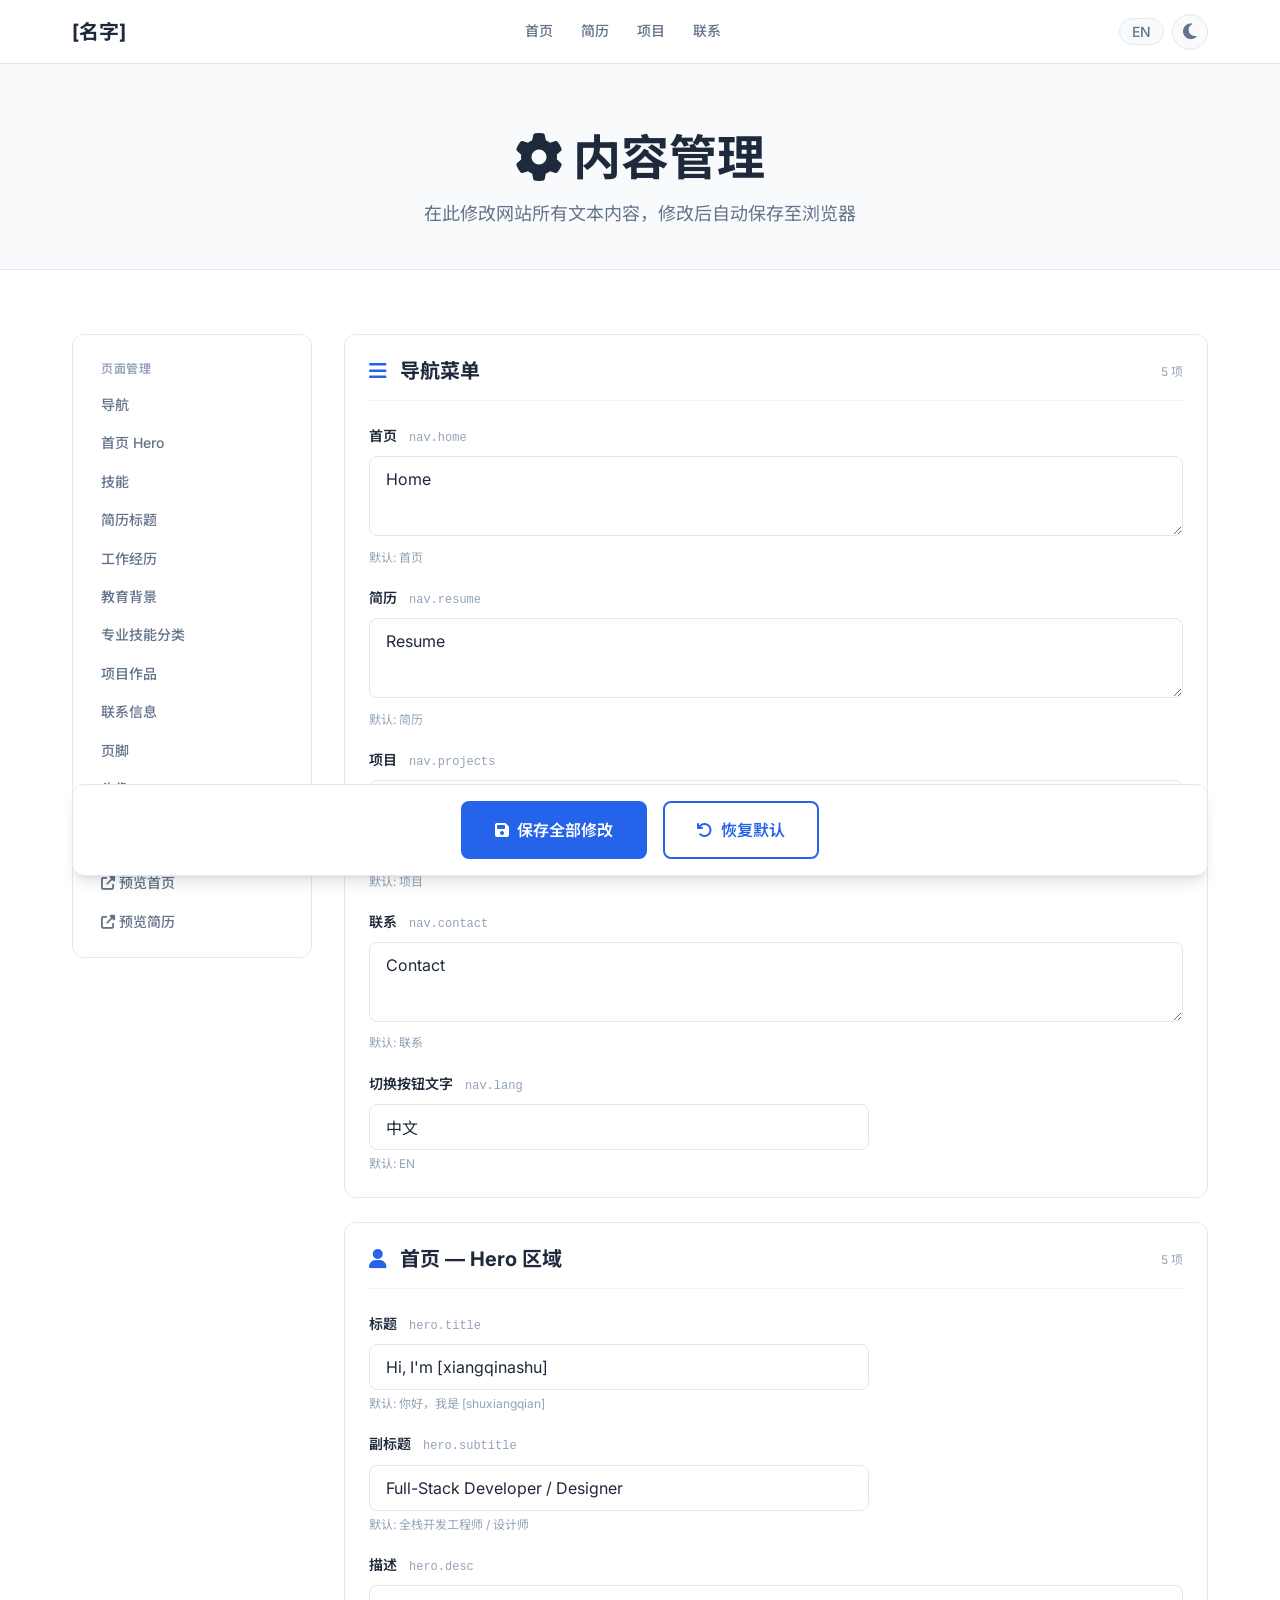
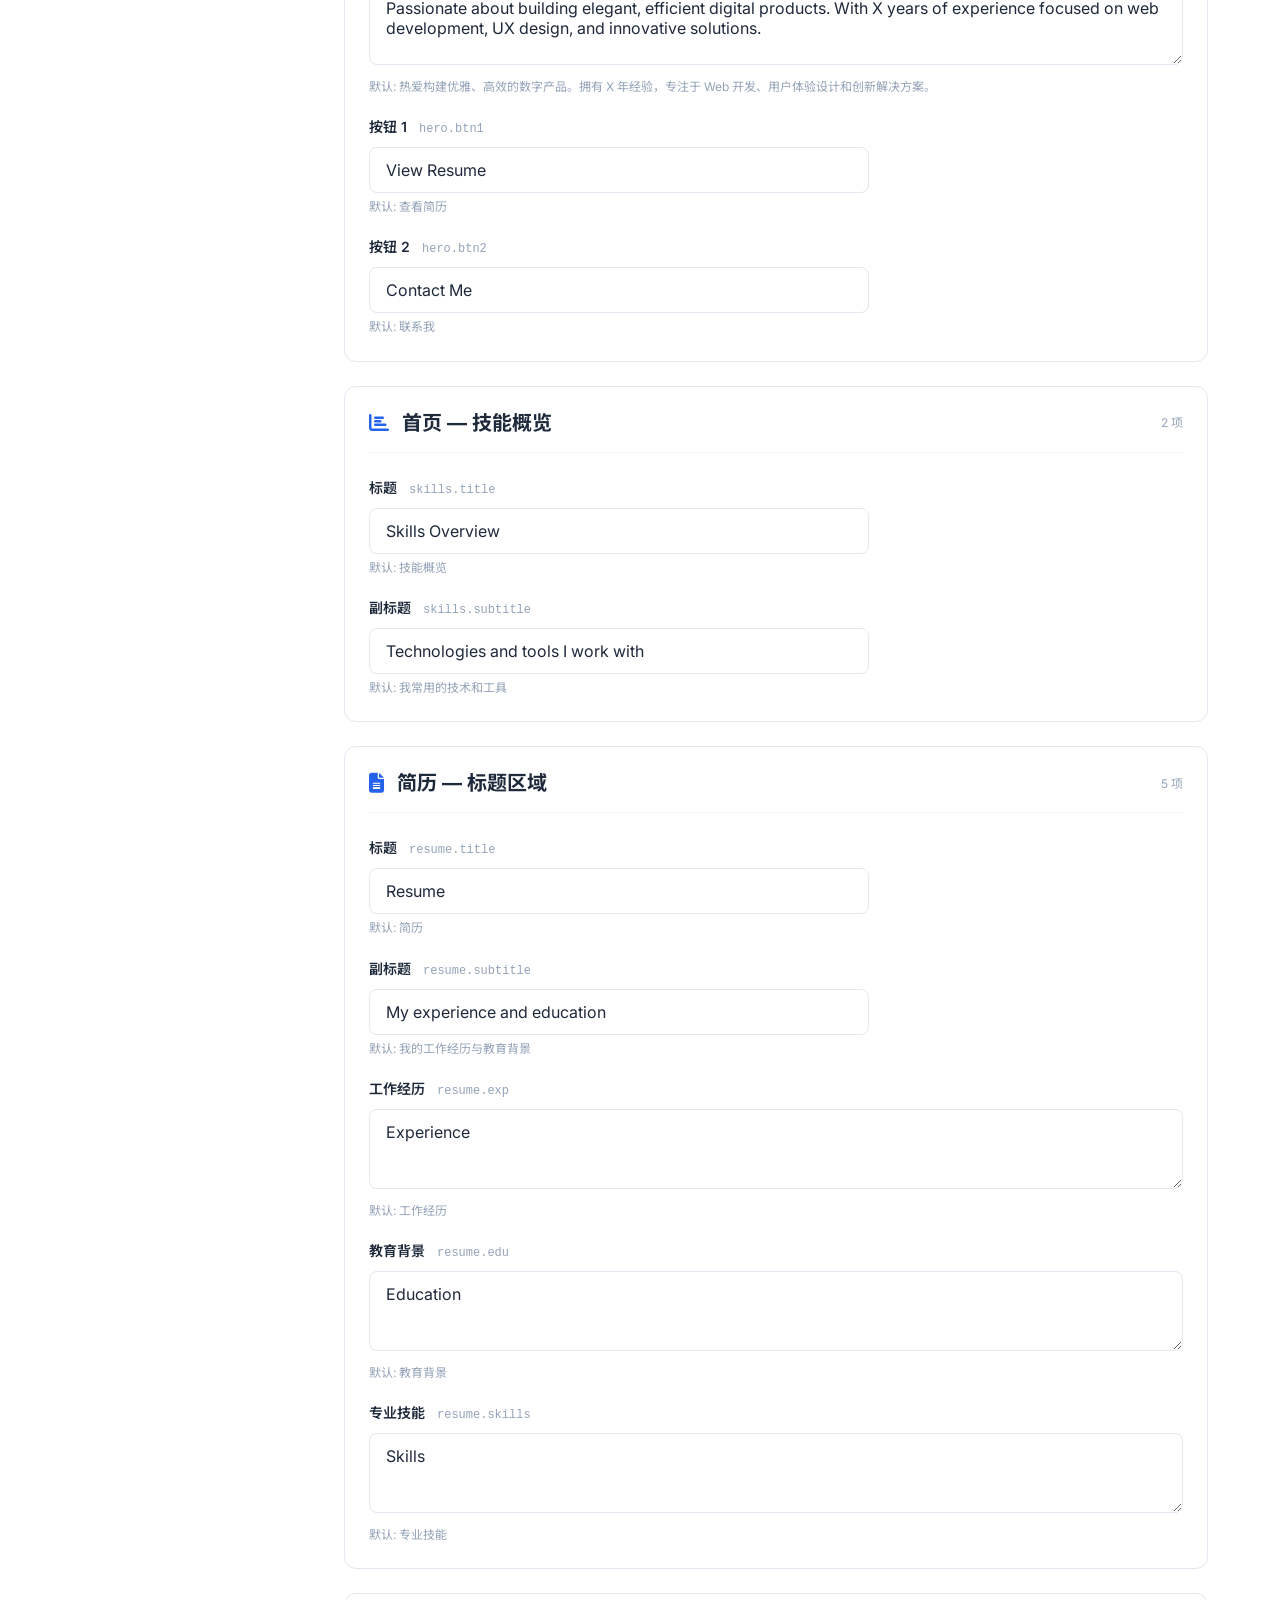
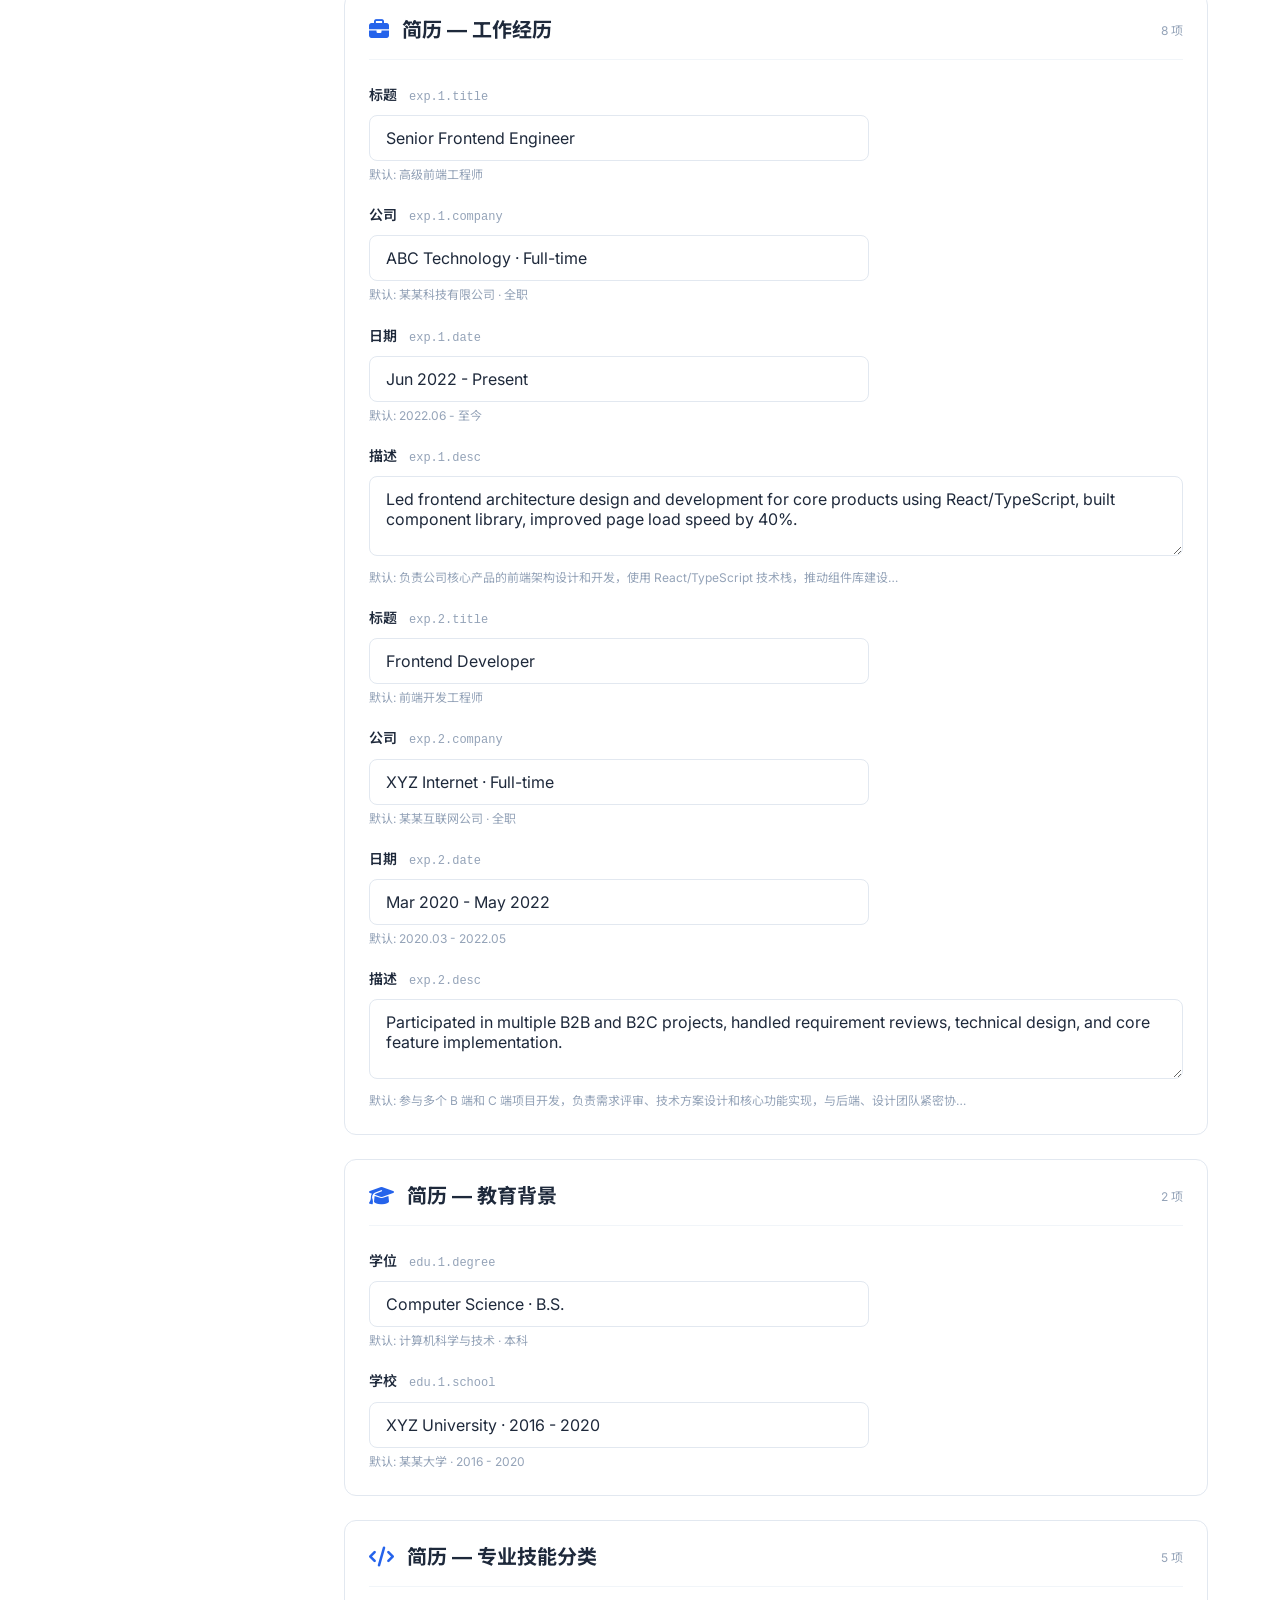
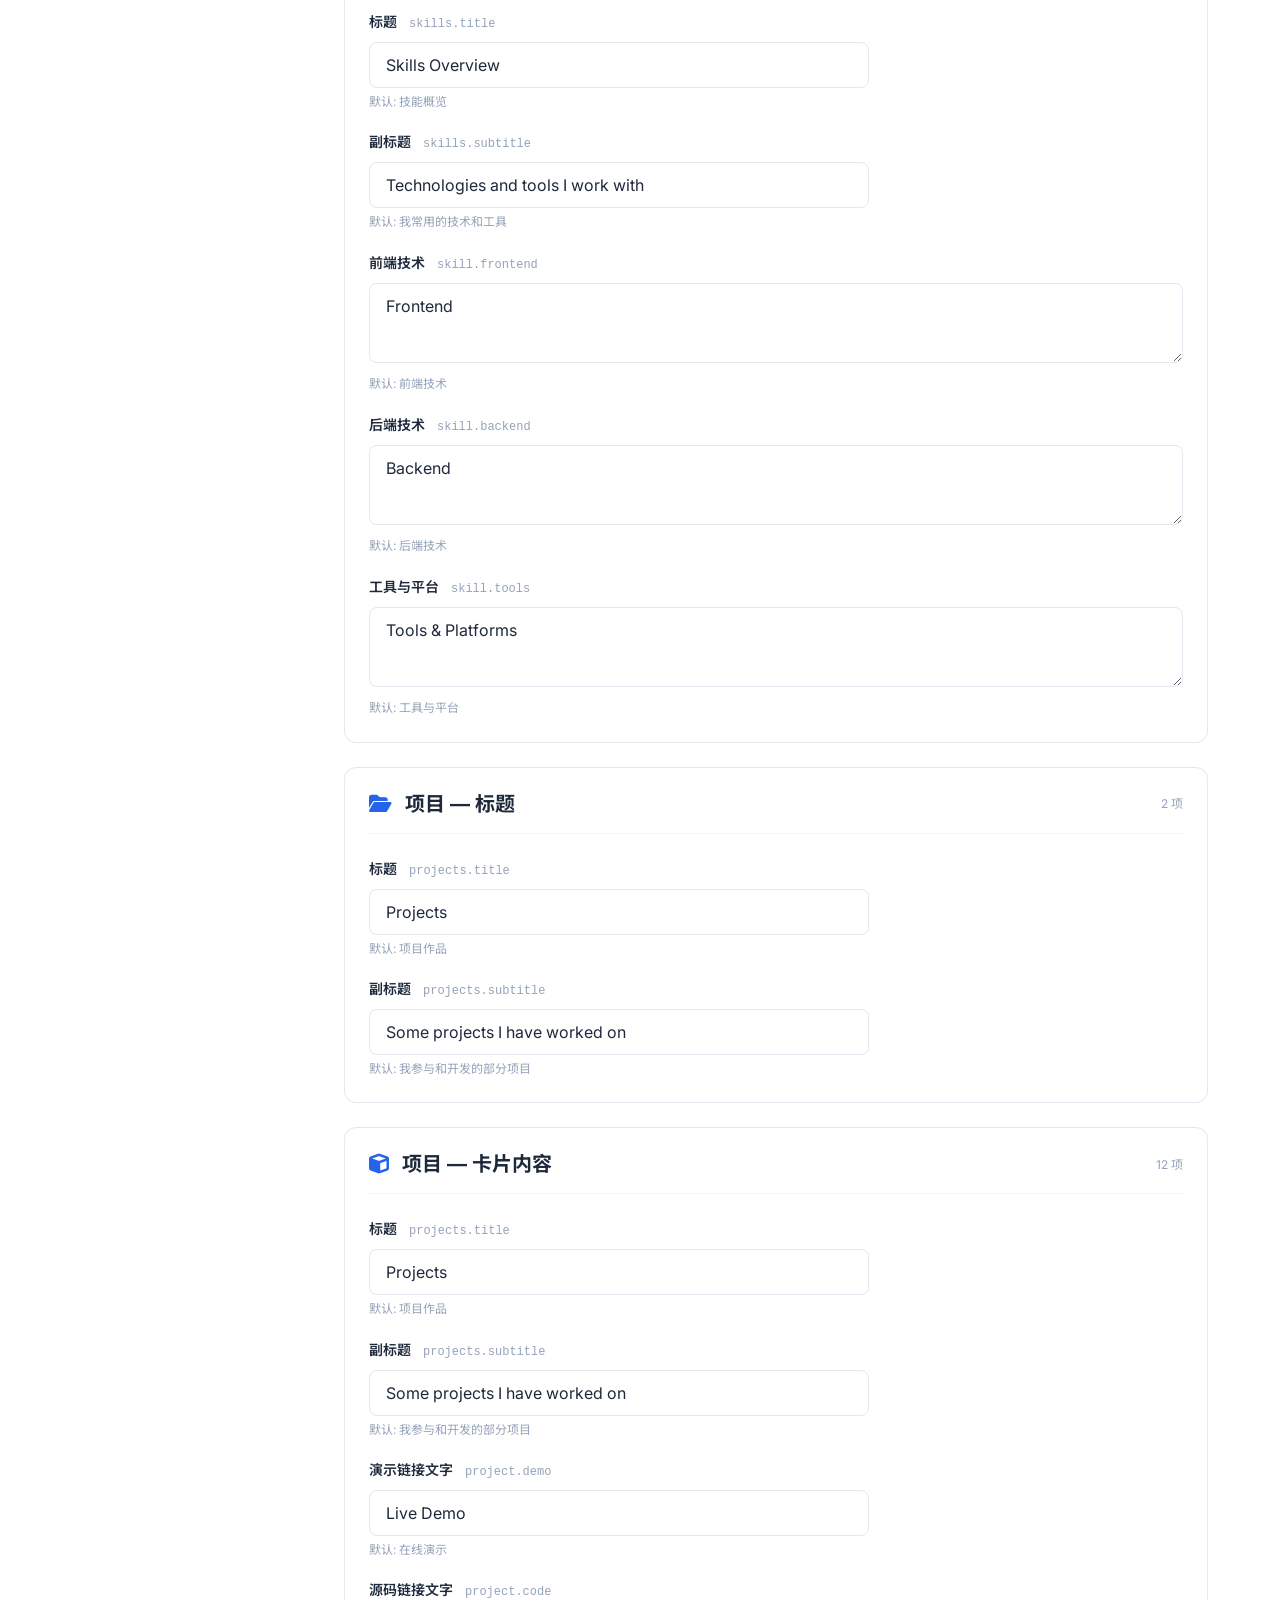
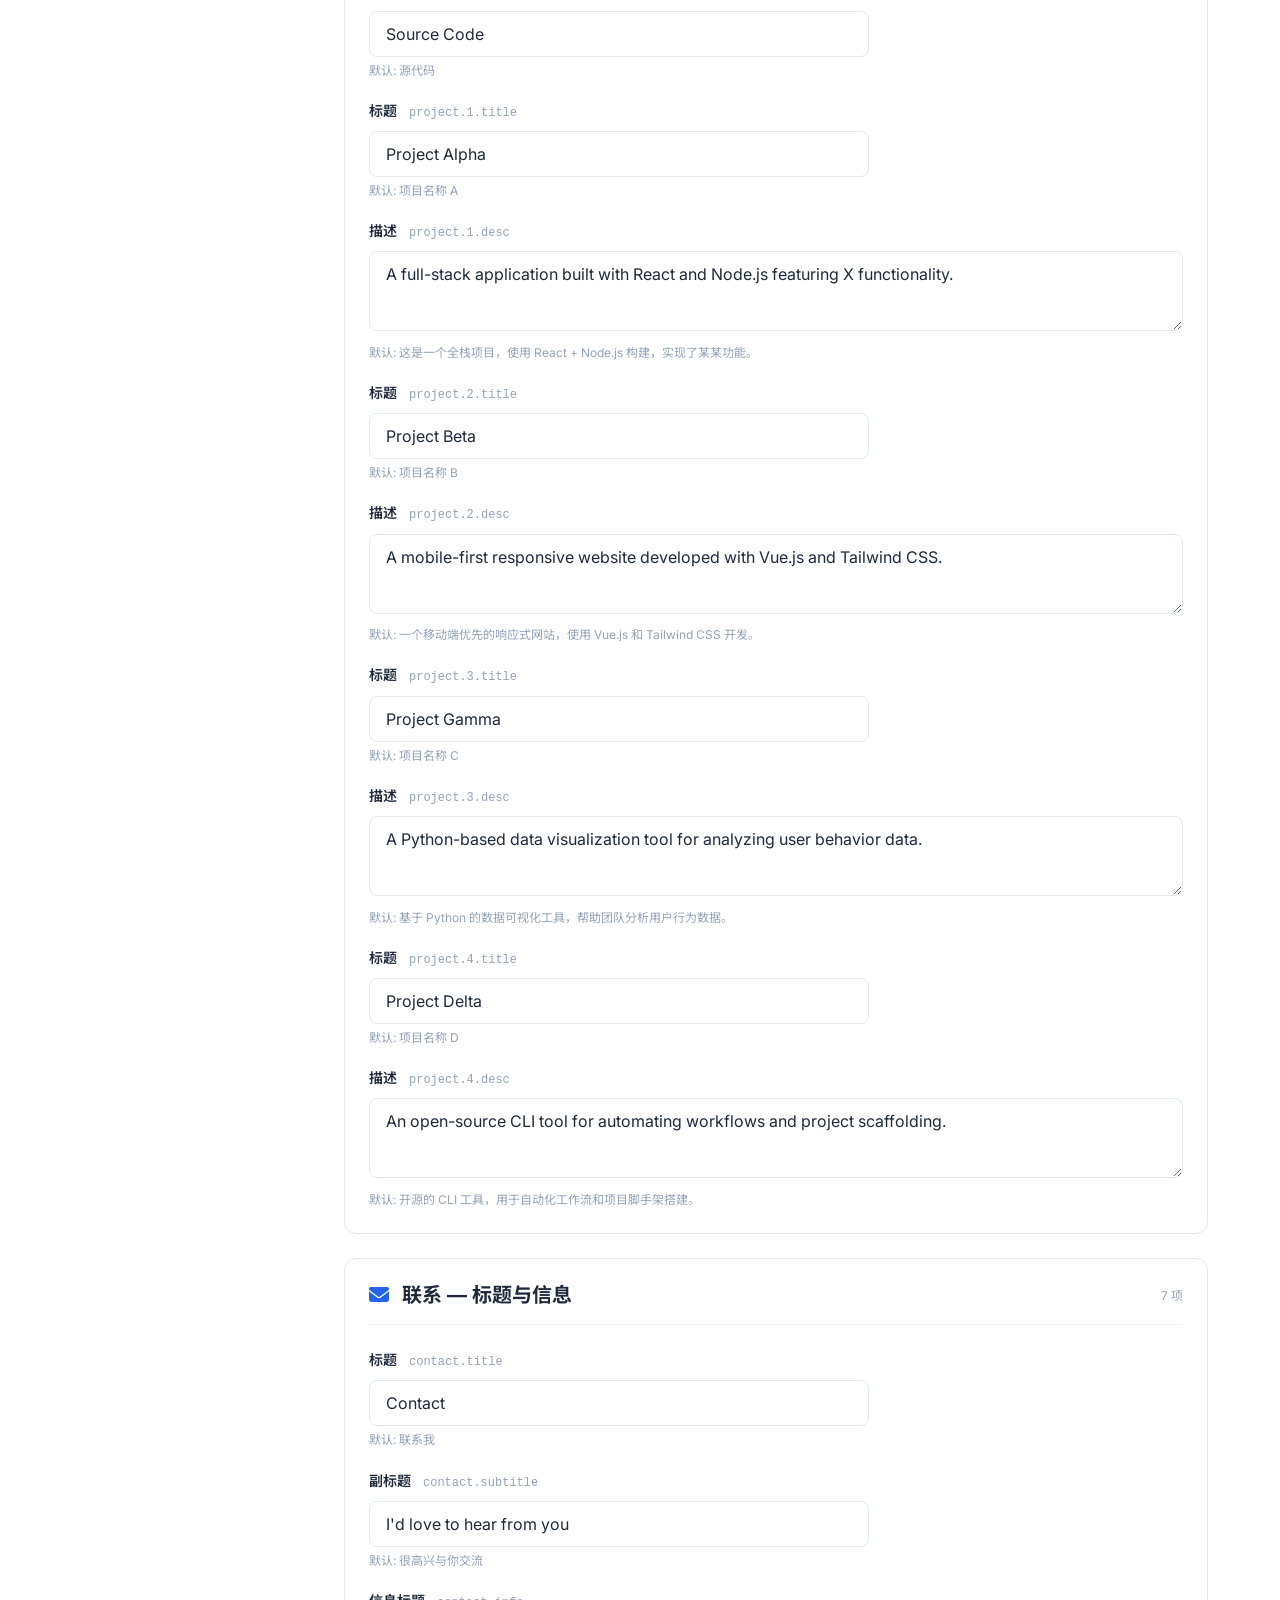
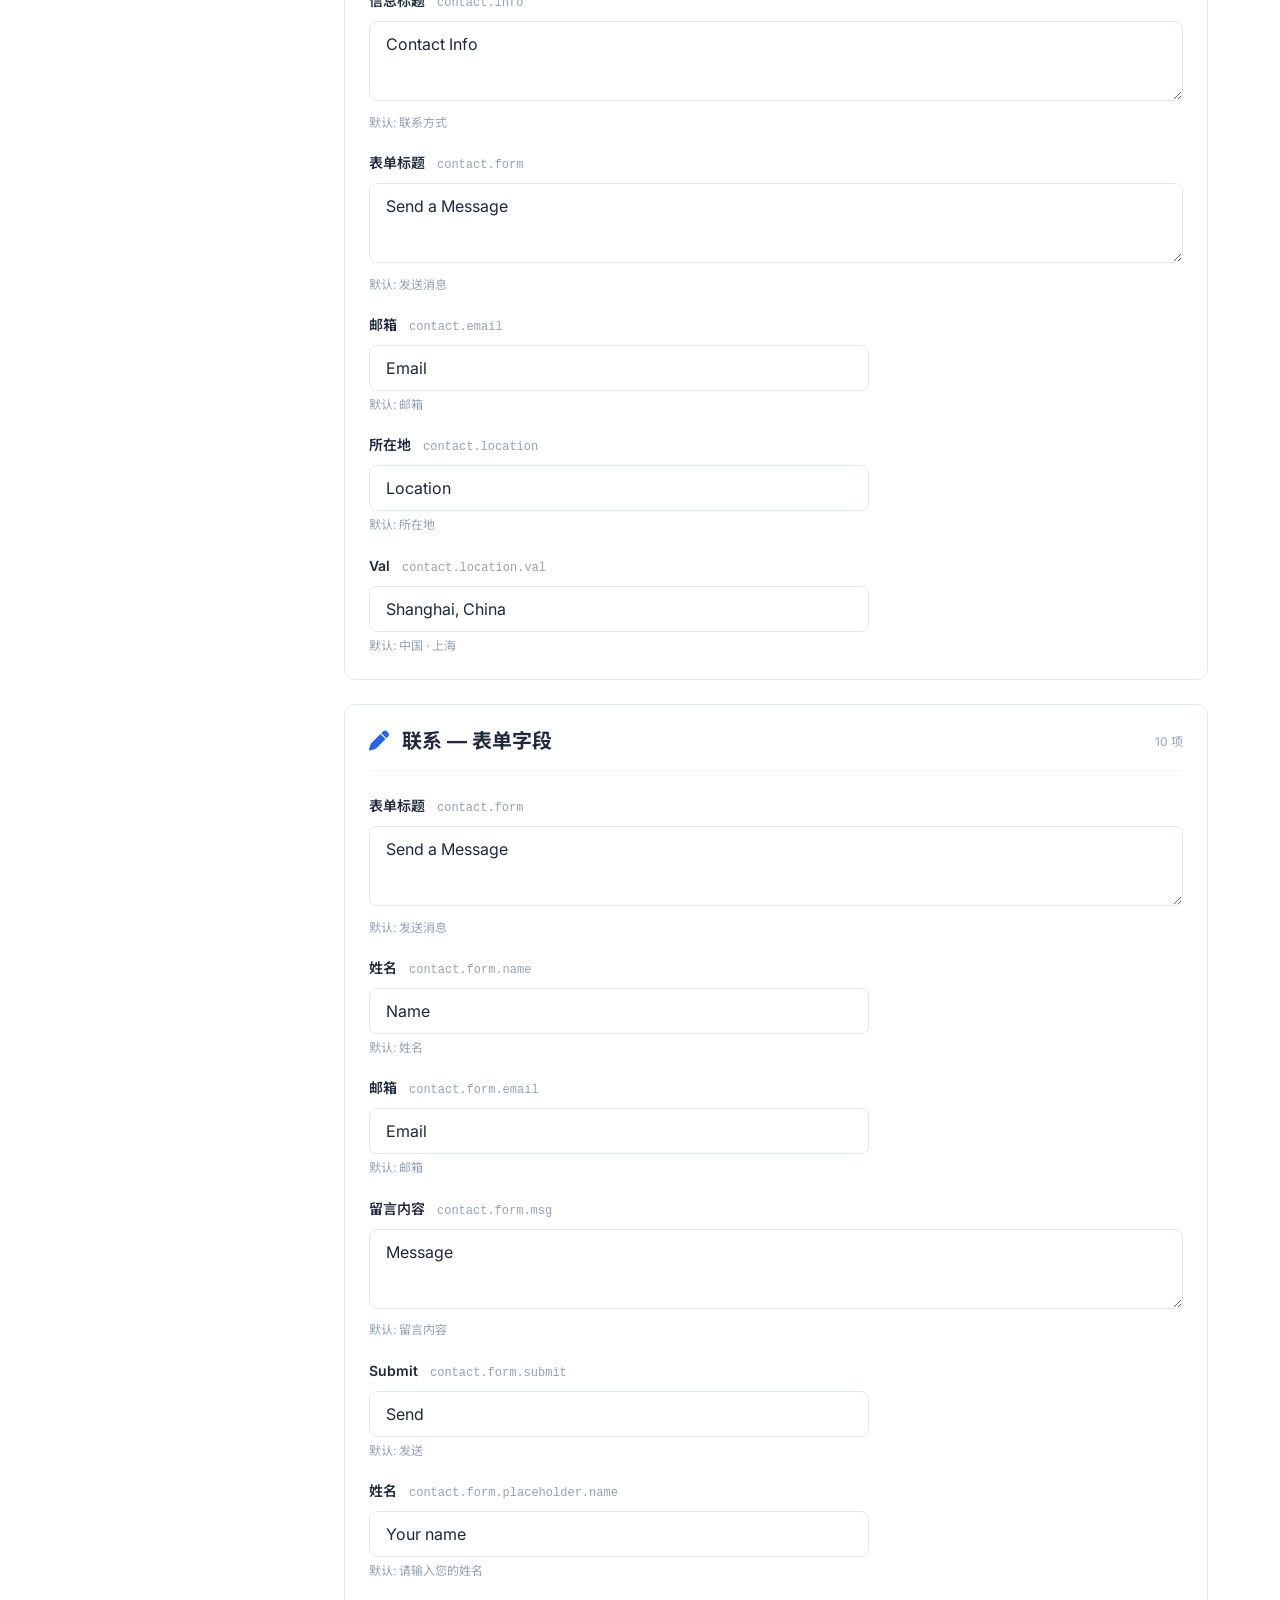
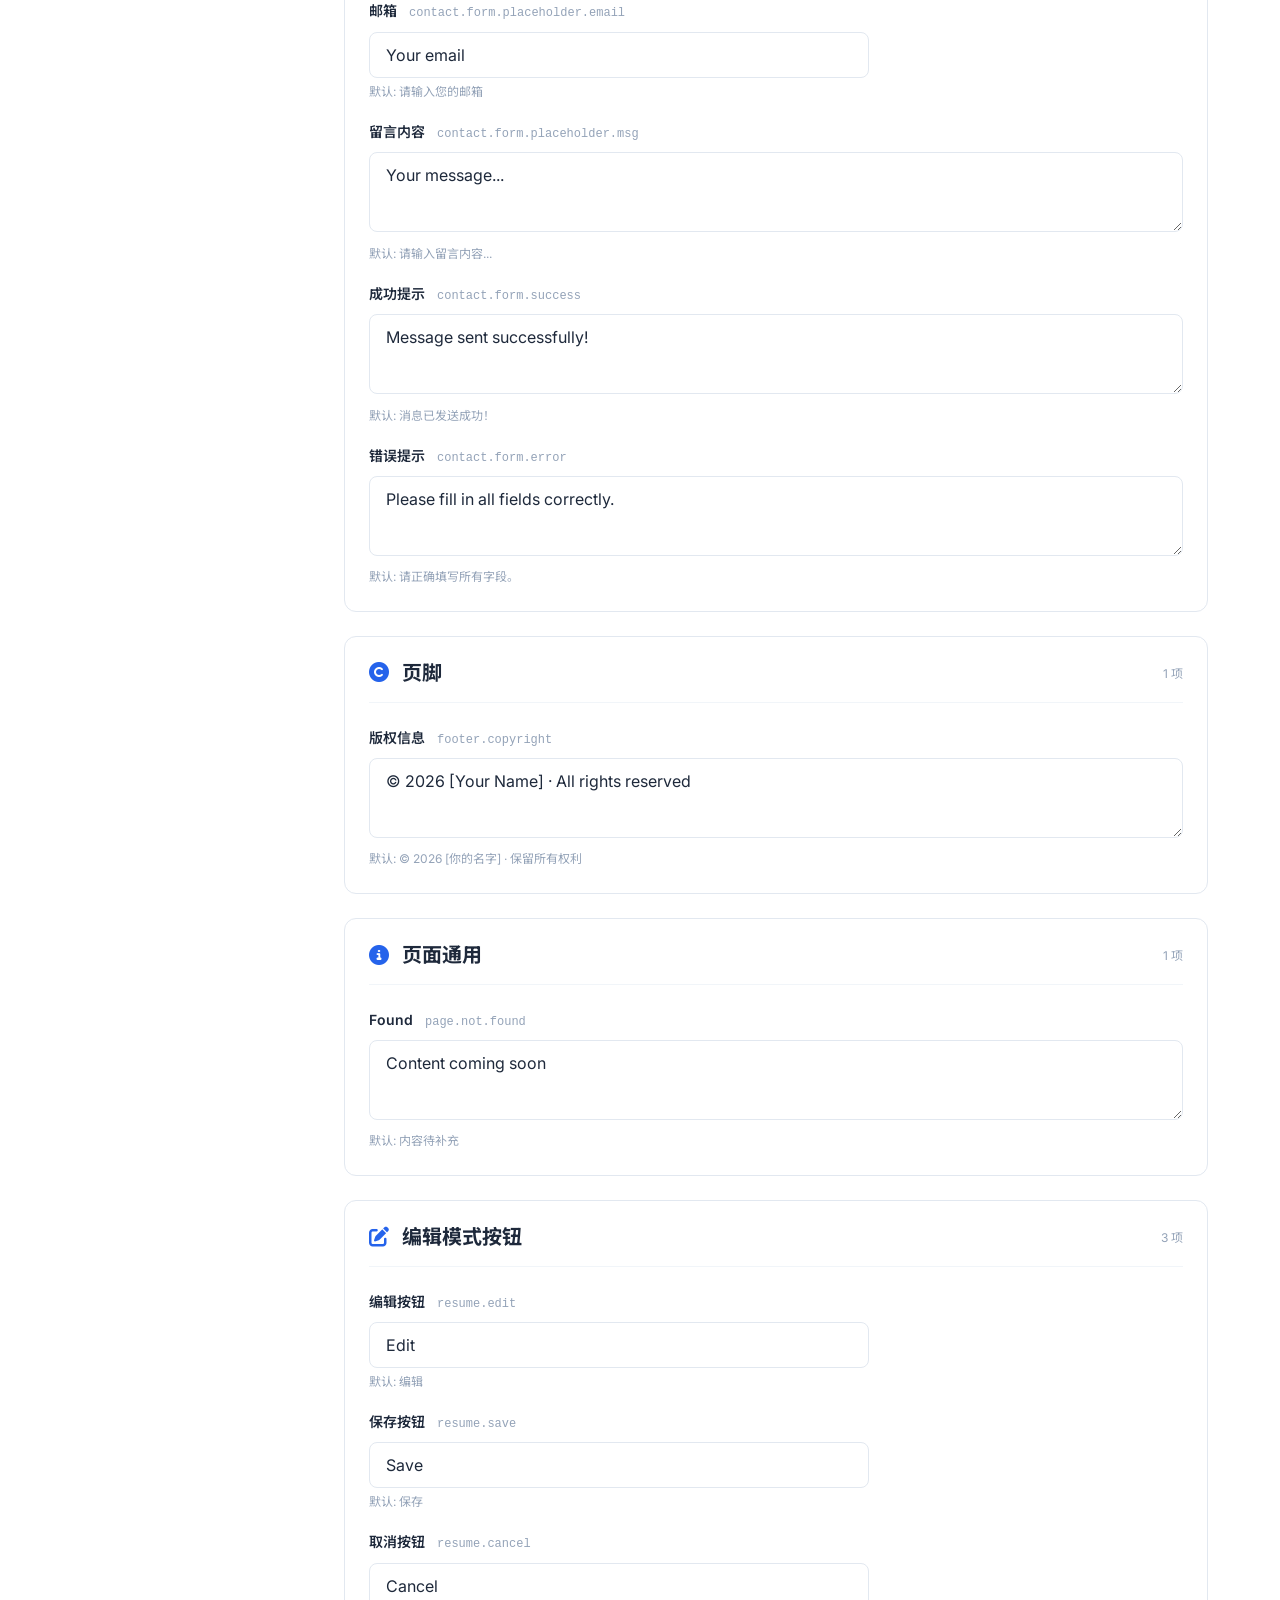
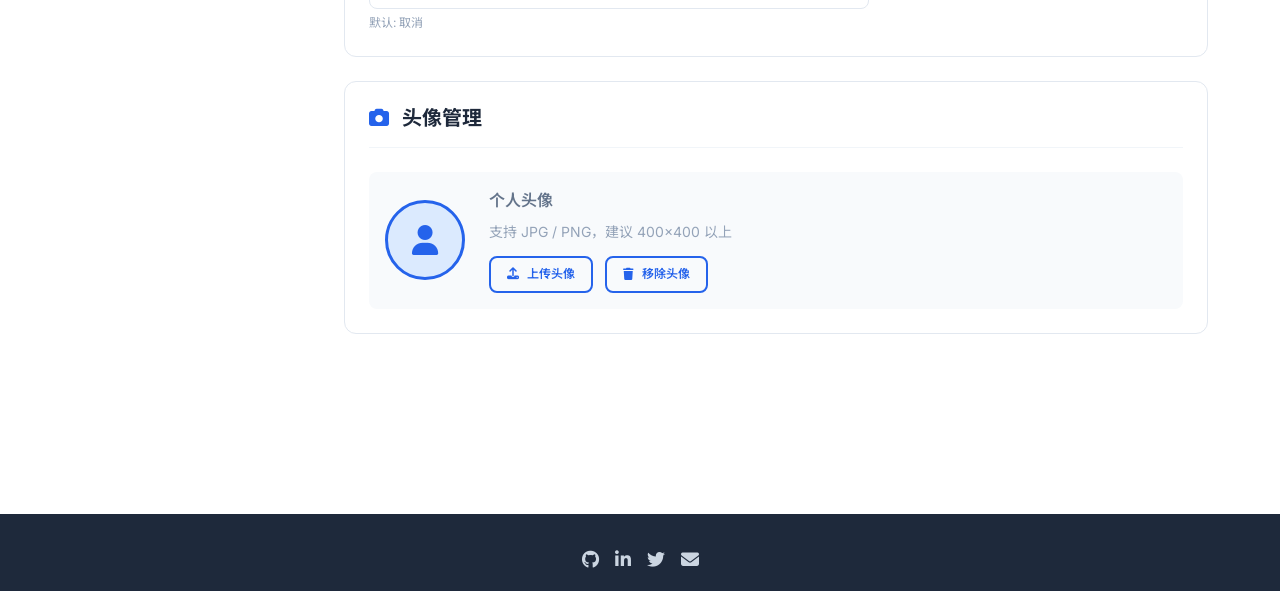
==== admin.html @ c5267d51 "重构：数据与代码分离，新增管理后台和在线编辑功能 - data/content.js — 纯数据文件，所有文本与 JS 逻辑分离 - js/i18n.js — 重构为 I18NManager Clas" ====
<!DOCTYPE html>
<html lang="zh-CN">
<head>
  <meta charset="UTF-8">
  <meta name="viewport" content="width=device-width, initial-scale=1.0">
  <meta name="description" content="内容管理 - 个人简历网站">
  <title>内容管理 · 简历后台</title>
  <link rel="icon" href="assets/images/favicon.ico" type="image/x-icon">
  <link rel="stylesheet" href="https://cdnjs.cloudflare.com/ajax/libs/font-awesome/6.5.0/css/all.min.css">
  <link rel="stylesheet" href="https://fonts.googleapis.com/css2?family=Inter:wght@400;500;600;700&family=Noto+Sans+SC:wght@400;500;700&display=swap">
  <link rel="stylesheet" href="css/style.css">
  <style>
    /* --- 管理后台专用样式 --- */
    .admin-layout {
      display: grid;
      grid-template-columns: 240px 1fr;
      gap: var(--space-8);
      align-items: start;
    }

    .admin-sidebar {
      position: sticky;
      top: calc(var(--nav-height) + var(--space-6));
      background: var(--color-bg-card);
      border: 1px solid var(--color-border);
      border-radius: var(--radius-lg);
      padding: var(--space-4);
    }

    .admin-sidebar a {
      display: block;
      padding: var(--space-2) var(--space-3);
      border-radius: var(--radius-sm);
      font-size: var(--text-sm);
      font-weight: 500;
      color: var(--color-text-secondary);
      text-decoration: none;
      transition: all var(--transition-fast);
    }

    .admin-sidebar a:hover,
    .admin-sidebar a.active {
      color: var(--color-primary);
      background-color: var(--color-primary-light);
    }

    .admin-sidebar-title {
      font-size: var(--text-xs);
      font-weight: 600;
      text-transform: uppercase;
      letter-spacing: 0.05em;
      color: var(--color-text-muted);
      padding: var(--space-2) var(--space-3);
      margin-top: var(--space-2);
    }

    .admin-sidebar-title:first-child {
      margin-top: 0;
    }

    .admin-section {
      background: var(--color-bg-card);
      border: 1px solid var(--color-border);
      border-radius: var(--radius-lg);
      padding: var(--space-6);
      margin-bottom: var(--space-6);
      scroll-margin-top: calc(var(--nav-height) + var(--space-6));
    }

    .admin-section-header {
      display: flex;
      align-items: center;
      justify-content: space-between;
      margin-bottom: var(--space-6);
      padding-bottom: var(--space-4);
      border-bottom: 1px solid var(--color-border-light);
    }

    .admin-section-header h2 {
      font-size: var(--text-xl);
      margin: 0;
    }

    .admin-section-header h2 i {
      color: var(--color-primary);
      margin-right: var(--space-2);
    }

    .admin-field {
      margin-bottom: var(--space-5);
    }

    .admin-field:last-child {
      margin-bottom: 0;
    }

    .admin-field label {
      display: block;
      font-size: var(--text-sm);
      font-weight: 600;
      margin-bottom: var(--space-2);
      color: var(--color-text);
    }

    .admin-field .field-key {
      font-size: var(--text-xs);
      font-weight: 400;
      color: var(--color-text-muted);
      font-family: var(--font-mono);
      margin-left: var(--space-2);
    }

    .admin-field .field-desc {
      font-size: var(--text-xs);
      color: var(--color-text-muted);
      margin-top: var(--space-1);
    }

    .admin-field input[type="text"],
    .admin-field textarea {
      width: 100%;
      padding: var(--space-3) var(--space-4);
      border: 1px solid var(--color-border);
      border-radius: var(--radius-md);
      font-size: var(--text-base);
      font-family: inherit;
      background-color: var(--color-bg);
      color: var(--color-text);
      transition: border-color var(--transition-fast);
      outline: none;
    }

    .admin-field input[type="text"]:focus,
    .admin-field textarea:focus {
      border-color: var(--color-primary);
      box-shadow: 0 0 0 3px var(--color-primary-light);
    }

    .admin-field textarea {
      min-height: 80px;
      resize: vertical;
    }

    .admin-field input[type="text"] {
      max-width: 500px;
    }

    .admin-actions {
      position: sticky;
      bottom: var(--space-6);
      display: flex;
      justify-content: center;
      gap: var(--space-4);
      padding: var(--space-4);
      background: var(--color-bg-card);
      border: 1px solid var(--color-border);
      border-radius: var(--radius-lg);
      box-shadow: var(--shadow-lg);
      z-index: 10;
    }

    .admin-actions .btn {
      min-width: 140px;
    }

    /* 头像管理 */
    .admin-avatar-section {
      display: flex;
      align-items: center;
      gap: var(--space-6);
      padding: var(--space-4);
      background: var(--color-bg-alt);
      border-radius: var(--radius-md);
    }

    .admin-avatar-preview {
      width: 80px;
      height: 80px;
      border-radius: 50%;
      background-color: var(--color-primary-light);
      display: flex;
      align-items: center;
      justify-content: center;
      font-size: var(--text-3xl);
      color: var(--color-primary);
      overflow: hidden;
      flex-shrink: 0;
      border: 3px solid var(--color-primary);
    }

    .admin-avatar-preview img {
      width: 100%;
      height: 100%;
      object-fit: cover;
    }

    .admin-toast {
      position: fixed;
      bottom: var(--space-24);
      left: 50%;
      transform: translateX(-50%) translateY(100px);
      background: var(--color-text);
      color: var(--color-bg);
      padding: var(--space-3) var(--space-6);
      border-radius: var(--radius-md);
      font-size: var(--text-sm);
      font-weight: 500;
      z-index: 9999;
      opacity: 0;
      transition: all 0.3s ease;
      pointer-events: none;
      box-shadow: var(--shadow-lg);
    }

    .admin-toast.show {
      opacity: 1;
      transform: translateX(-50%) translateY(0);
    }

    .admin-toast.error {
      background: var(--color-error);
      color: #fff;
    }

    @media (max-width: 767px) {
      .admin-layout {
        grid-template-columns: 1fr;
      }
      .admin-sidebar {
        display: none;
      }
      .admin-actions {
        flex-direction: column;
        align-items: stretch;
      }
      .admin-actions .btn {
        min-width: auto;
      }
    }
  </style>
</head>
<body>
  <!-- 导航栏 -->
  <header class="navbar">
    <div class="container">
      <a href="index.html" class="navbar-brand">[名字]</a>
      <nav class="navbar-menu">
        <a href="index.html" class="navbar-link" data-i18n="nav.home">首页</a>
        <a href="resume.html" class="navbar-link" data-i18n="nav.resume">简历</a>
        <a href="projects.html" class="navbar-link" data-i18n="nav.projects">项目</a>
        <a href="contact.html" class="navbar-link" data-i18n="nav.contact">联系</a>
      </nav>
      <div class="navbar-actions">
        <button class="lang-btn" aria-label="Switch language">EN</button>
        <button class="theme-toggle" aria-label="Toggle dark mode">
          <i class="fas fa-moon"></i>
        </button>
        <button class="hamburger" aria-label="Toggle menu">
          <span></span><span></span><span></span>
        </button>
      </div>
    </div>
  </header>

  <!-- 主内容 -->
  <main class="main-content">
    <section class="page-header">
      <div class="container">
        <h1><i class="fas fa-cog"></i> 内容管理</h1>
        <p>在此修改网站所有文本内容，修改后自动保存至浏览器</p>
      </div>
    </section>

    <section class="section">
      <div class="container">
        <div class="admin-layout">
          <!-- 侧边导航 -->
          <aside class="admin-sidebar" id="adminSidebar">
            <div class="admin-sidebar-title">页面管理</div>
            <a href="#sec-nav">导航</a>
            <a href="#sec-hero">首页 Hero</a>
            <a href="#sec-skills">技能</a>
            <a href="#sec-resume">简历标题</a>
            <a href="#sec-experience">工作经历</a>
            <a href="#sec-education">教育背景</a>
            <a href="#sec-skillcats">专业技能分类</a>
            <a href="#sec-projects">项目作品</a>
            <a href="#sec-contact">联系信息</a>
            <a href="#sec-footer">页脚</a>
            <a href="#sec-avatar">头像</a>
            <div class="admin-sidebar-title" style="margin-top: var(--space-4); border-top: 1px solid var(--color-border); padding-top: var(--space-3);">操作</div>
            <a href="index.html" target="_blank"><i class="fas fa-external-link-alt"></i> 预览首页</a>
            <a href="resume.html" target="_blank"><i class="fas fa-external-link-alt"></i> 预览简历</a>
          </aside>

          <!-- 内容表单 -->
          <div class="admin-form" id="adminForm">
            <!-- 由 JS 动态渲染 -->
            <p style="text-align:center; color: var(--color-text-muted); padding: var(--space-12) 0;">
              <i class="fas fa-spinner fa-spin"></i> 加载中...
            </p>
          </div>
        </div>

        <!-- 底部操作栏 -->
        <div class="admin-actions">
          <button class="btn btn-primary btn-lg" id="adminSaveAll">
            <i class="fas fa-save"></i> 保存全部修改
          </button>
          <button class="btn btn-outline btn-lg" id="adminResetAll">
            <i class="fas fa-undo"></i> 恢复默认
          </button>
        </div>
      </div>
    </section>
  </main>

  <!-- Toast -->
  <div class="admin-toast" id="adminToast"></div>

  <!-- 页脚 -->
  <footer class="footer">
    <div class="container">
      <div class="footer-social">
        <a href="#" target="_blank" rel="noopener noreferrer" aria-label="GitHub"><i class="fab fa-github"></i></a>
        <a href="#" target="_blank" rel="noopener noreferrer" aria-label="LinkedIn"><i class="fab fa-linkedin-in"></i></a>
        <a href="#" target="_blank" rel="noopener noreferrer" aria-label="Twitter"><i class="fab fa-twitter"></i></a>
        <a href="mailto:your-email@example.com" aria-label="Email"><i class="fas fa-envelope"></i></a>
      </div>
      <p data-i18n="footer.copyright">© 2026 [你的名字] · 保留所有权利</p>
    </div>
  </footer>

  <script src="data/content.js"></script>
  <script src="js/i18n.js"></script>
  <script src="js/admin.js"></script>
</body>
</html>
---- css/style.css ----
/* ============================================
   个人简历网站 — 设计系统
   ============================================ */

/* --- CSS 自定义属性（设计令牌） --- */
:root {
  /* 颜色 - 明亮模式 */
  --color-primary: #2563eb;
  --color-primary-hover: #1d4ed8;
  --color-primary-light: #dbeafe;
  --color-primary-dark: #1e40af;

  --color-bg: #ffffff;
  --color-bg-alt: #f8fafc;
  --color-bg-card: #ffffff;
  --color-text: #1e293b;
  --color-text-secondary: #64748b;
  --color-text-muted: #94a3b8;
  --color-border: #e2e8f0;
  --color-border-light: #f1f5f9;

  --color-success: #22c55e;
  --color-warning: #f59e0b;
  --color-error: #ef4444;

  --color-nav-bg: rgba(255, 255, 255, 0.9);
  --color-footer-bg: #1e293b;
  --color-footer-text: #cbd5e1;

  /* 阴影 */
  --shadow-sm: 0 1px 2px rgba(0, 0, 0, 0.05);
  --shadow-md: 0 4px 6px -1px rgba(0, 0, 0, 0.1), 0 2px 4px -2px rgba(0, 0, 0, 0.1);
  --shadow-lg: 0 10px 15px -3px rgba(0, 0, 0, 0.1), 0 4px 6px -4px rgba(0, 0, 0, 0.1);
  --shadow-xl: 0 20px 25px -5px rgba(0, 0, 0, 0.1), 0 8px 10px -6px rgba(0, 0, 0, 0.1);

  /* 排版 */
  --font-sans: 'Inter', 'Noto Sans SC', -apple-system, BlinkMacSystemFont, 'Segoe UI', 'PingFang SC', 'Microsoft YaHei', sans-serif;
  --font-mono: 'JetBrains Mono', 'Fira Code', 'Consolas', monospace;

  --text-xs: 0.75rem;
  --text-sm: 0.875rem;
  --text-base: 1rem;
  --text-lg: 1.125rem;
  --text-xl: 1.25rem;
  --text-2xl: 1.5rem;
  --text-3xl: 1.875rem;
  --text-4xl: 2.25rem;
  --text-5xl: 3rem;

  --leading-tight: 1.25;
  --leading-normal: 1.6;
  --leading-relaxed: 1.75;

  /* 间距 */
  --space-1: 0.25rem;
  --space-2: 0.5rem;
  --space-3: 0.75rem;
  --space-4: 1rem;
  --space-5: 1.25rem;
  --space-6: 1.5rem;
  --space-8: 2rem;
  --space-10: 2.5rem;
  --space-12: 3rem;
  --space-16: 4rem;
  --space-20: 5rem;
  --space-24: 6rem;

  /* 布局 */
  --max-width: 1200px;
  --nav-height: 64px;
  --radius-sm: 6px;
  --radius-md: 8px;
  --radius-lg: 12px;
  --radius-xl: 16px;
  --radius-full: 9999px;

  /* 过渡 */
  --transition-fast: 150ms ease;
  --transition-base: 250ms ease;
  --transition-slow: 400ms ease;
}

/* --- 暗色模式 --- */
[data-theme="dark"] {
  --color-primary: #3b82f6;
  --color-primary-hover: #60a5fa;
  --color-primary-light: #1e3a5f;
  --color-primary-dark: #93c5fd;

  --color-bg: #0f172a;
  --color-bg-alt: #1e293b;
  --color-bg-card: #1e293b;
  --color-text: #f1f5f9;
  --color-text-secondary: #94a3b8;
  --color-text-muted: #64748b;
  --color-border: #334155;
  --color-border-light: #1e293b;

  --color-nav-bg: rgba(15, 23, 42, 0.9);
  --color-footer-bg: #020617;
  --color-footer-text: #94a3b8;

  --shadow-sm: 0 1px 2px rgba(0, 0, 0, 0.3);
  --shadow-md: 0 4px 6px -1px rgba(0, 0, 0, 0.4);
  --shadow-lg: 0 10px 15px -3px rgba(0, 0, 0, 0.4);
  --shadow-xl: 0 20px 25px -5px rgba(0, 0, 0, 0.4);
}

/* --- 全局重置 --- */
*,
*::before,
*::after {
  margin: 0;
  padding: 0;
  box-sizing: border-box;
}

html {
  scroll-behavior: smooth;
  scroll-padding-top: var(--nav-height);
}

body {
  font-family: var(--font-sans);
  font-size: var(--text-base);
  line-height: var(--leading-normal);
  color: var(--color-text);
  background-color: var(--color-bg);
  -webkit-font-smoothing: antialiased;
  -moz-osx-font-smoothing: grayscale;
  transition: background-color var(--transition-base), color var(--transition-base);
}

img {
  max-width: 100%;
  height: auto;
  display: block;
}

a {
  color: var(--color-primary);
  text-decoration: none;
  transition: color var(--transition-fast);
}

a:hover {
  color: var(--color-primary-hover);
}

ul, ol {
  list-style: none;
}

/* --- 排版 --- */
h1, h2, h3, h4, h5, h6 {
  line-height: var(--leading-tight);
  font-weight: 700;
  color: var(--color-text);
}

h1 { font-size: var(--text-4xl); }
h2 { font-size: var(--text-3xl); }
h3 { font-size: var(--text-2xl); }
h4 { font-size: var(--text-xl); }

@media (min-width: 768px) {
  h1 { font-size: var(--text-5xl); }
  h2 { font-size: var(--text-4xl); }
  h3 { font-size: var(--text-3xl); }
}

p {
  margin-bottom: var(--space-4);
  color: var(--color-text-secondary);
}

/* --- 容器 --- */
.container {
  width: 100%;
  max-width: var(--max-width);
  margin: 0 auto;
  padding: 0 var(--space-6);
}

@media (min-width: 768px) {
  .container {
    padding: 0 var(--space-8);
  }
}

/* --- 按钮 --- */
.btn {
  display: inline-flex;
  align-items: center;
  justify-content: center;
  gap: var(--space-2);
  padding: var(--space-3) var(--space-6);
  border-radius: var(--radius-md);
  font-size: var(--text-sm);
  font-weight: 600;
  font-family: inherit;
  cursor: pointer;
  transition: all var(--transition-fast);
  border: 2px solid transparent;
  text-decoration: none;
  line-height: 1.4;
}

.btn-primary {
  background-color: var(--color-primary);
  color: #ffffff;
  border-color: var(--color-primary);
}

.btn-primary:hover {
  background-color: var(--color-primary-hover);
  border-color: var(--color-primary-hover);
  color: #ffffff;
}

.btn-outline {
  background-color: transparent;
  color: var(--color-primary);
  border-color: var(--color-primary);
}

.btn-outline:hover {
  background-color: var(--color-primary);
  color: #ffffff;
}

.btn-sm {
  padding: var(--space-2) var(--space-4);
  font-size: var(--text-xs);
}

.btn-lg {
  padding: var(--space-4) var(--space-8);
  font-size: var(--text-base);
}

/* --- 导航栏 --- */
.navbar {
  position: fixed;
  top: 0;
  left: 0;
  right: 0;
  height: var(--nav-height);
  background-color: var(--color-nav-bg);
  backdrop-filter: blur(12px);
  -webkit-backdrop-filter: blur(12px);
  border-bottom: 1px solid var(--color-border);
  z-index: 1000;
  transition: background-color var(--transition-base), border-color var(--transition-base);
}

.navbar .container {
  display: flex;
  align-items: center;
  justify-content: space-between;
  height: 100%;
}

.navbar-brand {
  font-size: var(--text-xl);
  font-weight: 700;
  color: var(--color-text);
  text-decoration: none;
}

.navbar-brand:hover {
  color: var(--color-primary);
}

.navbar-menu {
  display: flex;
  align-items: center;
  gap: var(--space-1);
}

.navbar-link {
  padding: var(--space-2) var(--space-3);
  border-radius: var(--radius-sm);
  font-size: var(--text-sm);
  font-weight: 500;
  color: var(--color-text-secondary);
  text-decoration: none;
  transition: all var(--transition-fast);
}

.navbar-link:hover {
  color: var(--color-primary);
  background-color: var(--color-primary-light);
}

.navbar-link.active {
  color: var(--color-primary);
  background-color: var(--color-primary-light);
}

.navbar-actions {
  display: flex;
  align-items: center;
  gap: var(--space-2);
}

/* 语言切换按钮 */
.lang-btn {
  display: flex;
  align-items: center;
  gap: var(--space-1);
  padding: var(--space-1) var(--space-3);
  border-radius: var(--radius-full);
  font-size: var(--text-sm);
  font-weight: 500;
  font-family: inherit;
  cursor: pointer;
  background-color: var(--color-bg-alt);
  color: var(--color-text-secondary);
  border: 1px solid var(--color-border);
  transition: all var(--transition-fast);
}

.lang-btn:hover {
  border-color: var(--color-primary);
  color: var(--color-primary);
}

/* 暗色模式切换 */
.theme-toggle {
  display: flex;
  align-items: center;
  justify-content: center;
  width: 36px;
  height: 36px;
  border-radius: var(--radius-full);
  cursor: pointer;
  background-color: var(--color-bg-alt);
  border: 1px solid var(--color-border);
  color: var(--color-text-secondary);
  font-size: var(--text-lg);
  transition: all var(--transition-fast);
}

.theme-toggle:hover {
  border-color: var(--color-primary);
  color: var(--color-primary);
}

/* 移动端汉堡菜单 */
.hamburger {
  display: none;
  flex-direction: column;
  justify-content: center;
  align-items: center;
  width: 36px;
  height: 36px;
  border-radius: var(--radius-sm);
  cursor: pointer;
  background: none;
  border: 1px solid var(--color-border);
  gap: 5px;
  padding: 6px;
}

.hamburger span {
  display: block;
  width: 20px;
  height: 2px;
  background-color: var(--color-text);
  border-radius: 2px;
  transition: all var(--transition-fast);
}

.hamburger.active span:nth-child(1) {
  transform: rotate(45deg) translate(5px, 5px);
}

.hamburger.active span:nth-child(2) {
  opacity: 0;
}

.hamburger.active span:nth-child(3) {
  transform: rotate(-45deg) translate(5px, -5px);
}

@media (max-width: 767px) {
  .hamburger {
    display: flex;
  }

  .navbar-menu {
    position: fixed;
    top: var(--nav-height);
    left: 0;
    right: 0;
    flex-direction: column;
    background-color: var(--color-nav-bg);
    backdrop-filter: blur(12px);
    -webkit-backdrop-filter: blur(12px);
    border-bottom: 1px solid var(--color-border);
    padding: var(--space-4);
    gap: var(--space-2);
    transform: translateY(-100%);
    opacity: 0;
    pointer-events: none;
    transition: all var(--transition-base);
  }

  .navbar-menu.open {
    transform: translateY(0);
    opacity: 1;
    pointer-events: all;
  }

  .navbar-link {
    padding: var(--space-3) var(--space-4);
    width: 100%;
    text-align: center;
    font-size: var(--text-base);
  }
}

/* --- 页面主体 --- */
.main-content {
  min-height: calc(100vh - var(--nav-height));
  padding-top: var(--nav-height);
}

/* --- Hero 区域 --- */
.hero {
  padding: var(--space-20) 0 var(--space-16);
  text-align: center;
  background-color: var(--color-bg-alt);
  border-bottom: 1px solid var(--color-border);
  transition: background-color var(--transition-base), border-color var(--transition-base);
}

.hero-avatar {
  width: 120px;
  height: 120px;
  border-radius: 50%;
  background-color: var(--color-primary-light);
  margin: 0 auto var(--space-6);
  display: flex;
  align-items: center;
  justify-content: center;
  font-size: var(--text-5xl);
  color: var(--color-primary);
  border: 4px solid var(--color-primary);
}

.hero h1 {
  margin-bottom: var(--space-3);
}

.hero-subtitle {
  font-size: var(--text-xl);
  color: var(--color-text-secondary);
  margin-bottom: var(--space-6);
  font-weight: 400;
}

.hero-description {
  max-width: 600px;
  margin: 0 auto var(--space-8);
  font-size: var(--text-lg);
}

.hero-actions {
  display: flex;
  justify-content: center;
  gap: var(--space-4);
  flex-wrap: wrap;
}

/* --- 页面标题 --- */
.page-header {
  padding: var(--space-16) 0 var(--space-10);
  text-align: center;
  background-color: var(--color-bg-alt);
  border-bottom: 1px solid var(--color-border);
}

.page-header h1 {
  margin-bottom: var(--space-3);
}

.page-header p {
  max-width: 500px;
  margin: 0 auto;
  font-size: var(--text-lg);
}

/* --- 通用区块 --- */
.section {
  padding: var(--space-16) 0;
}

.section-alt {
  background-color: var(--color-bg-alt);
}

.section-title {
  text-align: center;
  margin-bottom: var(--space-3);
}

.section-subtitle {
  text-align: center;
  color: var(--color-text-secondary);
  margin-bottom: var(--space-12);
  max-width: 500px;
  margin-left: auto;
  margin-right: auto;
}

/* --- 技能标签 --- */
.skills-grid {
  display: flex;
  flex-wrap: wrap;
  gap: var(--space-3);
  justify-content: center;
  max-width: 700px;
  margin: 0 auto;
}

.skill-tag {
  display: inline-flex;
  align-items: center;
  gap: var(--space-2);
  padding: var(--space-2) var(--space-4);
  border-radius: var(--radius-full);
  font-size: var(--text-sm);
  font-weight: 500;
  background-color: var(--color-primary-light);
  color: var(--color-primary);
  transition: all var(--transition-fast);
  border: 1px solid transparent;
}

.skill-tag:hover {
  transform: translateY(-2px);
  box-shadow: var(--shadow-md);
  border-color: var(--color-primary);
}

/* --- 时间线（工作经历） --- */
.timeline {
  position: relative;
  max-width: 800px;
  margin: 0 auto;
}

.timeline::before {
  content: '';
  position: absolute;
  left: 0;
  top: 0;
  bottom: 0;
  width: 2px;
  background-color: var(--color-border);
}

@media (min-width: 768px) {
  .timeline::before {
    left: 50%;
    transform: translateX(-50%);
  }
}

.timeline-item {
  position: relative;
  padding-left: var(--space-8);
  padding-bottom: var(--space-10);
}

.timeline-item:last-child {
  padding-bottom: 0;
}

.timeline-item::before {
  content: '';
  position: absolute;
  left: -5px;
  top: 6px;
  width: 12px;
  height: 12px;
  border-radius: 50%;
  background-color: var(--color-primary);
  border: 3px solid var(--color-bg);
  box-shadow: 0 0 0 2px var(--color-primary);
}

@media (min-width: 768px) {
  .timeline-item {
    padding-left: 0;
    width: 50%;
  }

  .timeline-item:nth-child(odd) {
    padding-right: var(--space-10);
    text-align: right;
  }

  .timeline-item:nth-child(odd)::before {
    left: auto;
    right: -9px;
  }

  .timeline-item:nth-child(even) {
    margin-left: 50%;
    padding-left: var(--space-10);
  }

  .timeline-item:nth-child(even)::before {
    left: -9px;
  }
}

.timeline-date {
  display: inline-block;
  font-size: var(--text-sm);
  font-weight: 600;
  color: var(--color-primary);
  margin-bottom: var(--space-2);
}

.timeline-title {
  font-size: var(--text-xl);
  margin-bottom: var(--space-1);
}

.timeline-company {
  font-size: var(--text-sm);
  color: var(--color-text-secondary);
  margin-bottom: var(--space-3);
}

.timeline-desc p {
  font-size: var(--text-sm);
  margin-bottom: var(--space-2);
}

/* --- 教育卡片 --- */
.edu-card {
  background-color: var(--color-bg-card);
  border: 1px solid var(--color-border);
  border-radius: var(--radius-lg);
  padding: var(--space-6);
  transition: all var(--transition-base);
  max-width: 600px;
  margin: 0 auto var(--space-6);
}

.edu-card:hover {
  box-shadow: var(--shadow-lg);
  border-color: var(--color-primary);
}

.edu-card h3 {
  font-size: var(--text-xl);
  margin-bottom: var(--space-1);
}

.edu-meta {
  font-size: var(--text-sm);
  color: var(--color-text-secondary);
  margin-bottom: var(--space-3);
}

/* --- 项目卡片网格 --- */
.projects-grid {
  display: grid;
  grid-template-columns: 1fr;
  gap: var(--space-6);
  max-width: 900px;
  margin: 0 auto;
}

@media (min-width: 640px) {
  .projects-grid {
    grid-template-columns: repeat(2, 1fr);
  }
}

.project-card {
  background-color: var(--color-bg-card);
  border: 1px solid var(--color-border);
  border-radius: var(--radius-lg);
  padding: var(--space-6);
  transition: all var(--transition-base);
}

.project-card:hover {
  box-shadow: var(--shadow-lg);
  transform: translateY(-4px);
  border-color: var(--color-primary);
}

.project-icon {
  width: 48px;
  height: 48px;
  border-radius: var(--radius-md);
  background-color: var(--color-primary-light);
  display: flex;
  align-items: center;
  justify-content: center;
  font-size: var(--text-xl);
  color: var(--color-primary);
  margin-bottom: var(--space-4);
}

.project-card h3 {
  font-size: var(--text-lg);
  margin-bottom: var(--space-2);
}

.project-card p {
  font-size: var(--text-sm);
  margin-bottom: var(--space-4);
}

.project-tags {
  display: flex;
  flex-wrap: wrap;
  gap: var(--space-2);
  margin-bottom: var(--space-4);
}

.project-tag {
  font-size: var(--text-xs);
  font-weight: 500;
  padding: var(--space-1) var(--space-2);
  border-radius: var(--radius-sm);
  background-color: var(--color-bg-alt);
  color: var(--color-text-secondary);
  border: 1px solid var(--color-border);
}

.project-links {
  display: flex;
  gap: var(--space-3);
}

.project-links a {
  font-size: var(--text-sm);
  font-weight: 500;
  display: inline-flex;
  align-items: center;
  gap: var(--space-1);
}

/* --- 联系页 --- */
.contact-grid {
  display: grid;
  grid-template-columns: 1fr;
  gap: var(--space-8);
  max-width: 900px;
  margin: 0 auto;
}

@media (min-width: 768px) {
  .contact-grid {
    grid-template-columns: 1fr 1fr;
  }
}

.contact-info h3 {
  font-size: var(--text-xl);
  margin-bottom: var(--space-6);
}

.contact-item {
  display: flex;
  align-items: center;
  gap: var(--space-4);
  margin-bottom: var(--space-5);
}

.contact-item-icon {
  width: 44px;
  height: 44px;
  border-radius: var(--radius-md);
  background-color: var(--color-primary-light);
  display: flex;
  align-items: center;
  justify-content: center;
  font-size: var(--text-lg);
  color: var(--color-primary);
  flex-shrink: 0;
}

.contact-item-label {
  font-size: var(--text-sm);
  color: var(--color-text-secondary);
  margin-bottom: var(--space-1);
}

.contact-item-value {
  font-size: var(--text-base);
  font-weight: 500;
}

.social-links {
  display: flex;
  gap: var(--space-3);
  margin-top: var(--space-6);
}

.social-link {
  width: 44px;
  height: 44px;
  border-radius: var(--radius-md);
  background-color: var(--color-bg-alt);
  border: 1px solid var(--color-border);
  display: flex;
  align-items: center;
  justify-content: center;
  font-size: var(--text-lg);
  color: var(--color-text-secondary);
  transition: all var(--transition-fast);
}

.social-link:hover {
  background-color: var(--color-primary);
  color: #ffffff;
  border-color: var(--color-primary);
}

/* 联系表单 */
.contact-form {
  background-color: var(--color-bg-card);
  border: 1px solid var(--color-border);
  border-radius: var(--radius-lg);
  padding: var(--space-8);
}

.contact-form h3 {
  font-size: var(--text-xl);
  margin-bottom: var(--space-6);
}

.form-group {
  margin-bottom: var(--space-5);
}

.form-label {
  display: block;
  font-size: var(--text-sm);
  font-weight: 600;
  margin-bottom: var(--space-2);
  color: var(--color-text);
}

.form-input,
.form-textarea {
  width: 100%;
  padding: var(--space-3) var(--space-4);
  border: 1px solid var(--color-border);
  border-radius: var(--radius-md);
  font-size: var(--text-base);
  font-family: inherit;
  background-color: var(--color-bg);
  color: var(--color-text);
  transition: border-color var(--transition-fast);
  outline: none;
}

.form-input:focus,
.form-textarea:focus {
  border-color: var(--color-primary);
  box-shadow: 0 0 0 3px var(--color-primary-light);
}

.form-textarea {
  min-height: 120px;
  resize: vertical;
}

.form-error {
  font-size: var(--text-xs);
  color: var(--color-error);
  margin-top: var(--space-1);
  display: none;
}

.form-input.error,
.form-textarea.error {
  border-color: var(--color-error);
}

.form-input.error:focus,
.form-textarea.error:focus {
  box-shadow: 0 0 0 3px rgba(239, 68, 68, 0.15);
}

/* --- 技能分类（简历页） --- */
.skill-categories {
  max-width: 800px;
  margin: 0 auto;
}

.skill-category {
  margin-bottom: var(--space-8);
}

.skill-category:last-child {
  margin-bottom: 0;
}

.skill-category h3 {
  font-size: var(--text-lg);
  margin-bottom: var(--space-4);
  color: var(--color-primary);
}

.skill-items {
  display: flex;
  flex-wrap: wrap;
  gap: var(--space-3);
}

.skill-bar-group {
  margin-bottom: var(--space-4);
}

.skill-bar-label {
  display: flex;
  justify-content: space-between;
  font-size: var(--text-sm);
  font-weight: 500;
  margin-bottom: var(--space-2);
}

.skill-bar {
  height: 8px;
  border-radius: var(--radius-full);
  background-color: var(--color-border);
  overflow: hidden;
}

.skill-bar-fill {
  height: 100%;
  border-radius: var(--radius-full);
  background-color: var(--color-primary);
  transition: width 1s ease;
  width: 0;
}

/* --- 页脚 --- */
.footer {
  background-color: var(--color-footer-bg);
  color: var(--color-footer-text);
  padding: var(--space-8) 0;
  text-align: center;
}

.footer p {
  font-size: var(--text-sm);
  margin-bottom: 0;
  color: var(--color-footer-text);
}

.footer-social {
  display: flex;
  justify-content: center;
  gap: var(--space-4);
  margin-bottom: var(--space-4);
}

.footer-social a {
  color: var(--color-footer-text);
  font-size: var(--text-lg);
  transition: color var(--transition-fast);
}

.footer-social a:hover {
  color: var(--color-primary);
}

/* --- 滚动动画 --- */
.fade-in {
  opacity: 0;
  transform: translateY(24px);
  transition: opacity 0.6s ease, transform 0.6s ease;
}

.fade-in.visible {
  opacity: 1;
  transform: translateY(0);
}

/* --- 空状态占位 --- */
.placeholder-content {
  text-align: center;
  padding: var(--space-12) 0;
  color: var(--color-text-muted);
}

.placeholder-content .placeholder-icon {
  font-size: 3rem;
  margin-bottom: var(--space-4);
  opacity: 0.4;
}

.placeholder-content p {
  font-style: italic;
}
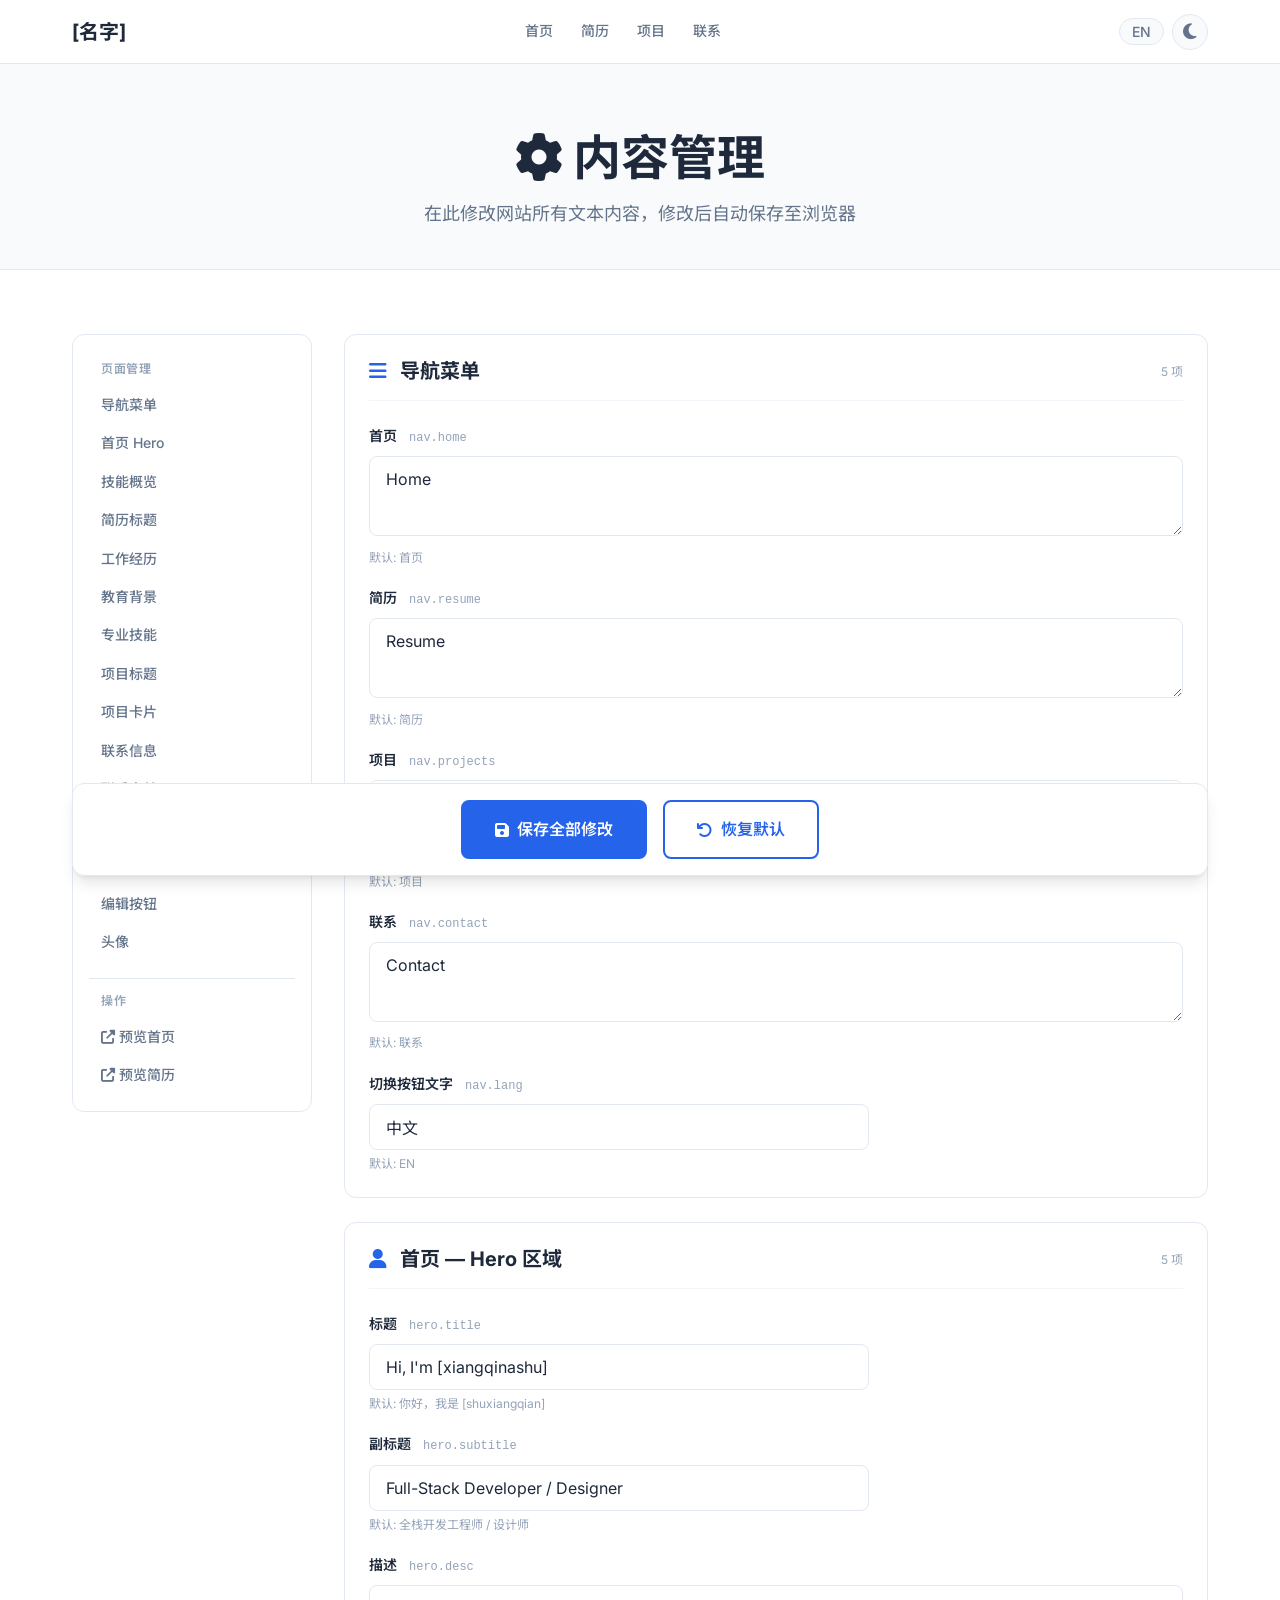
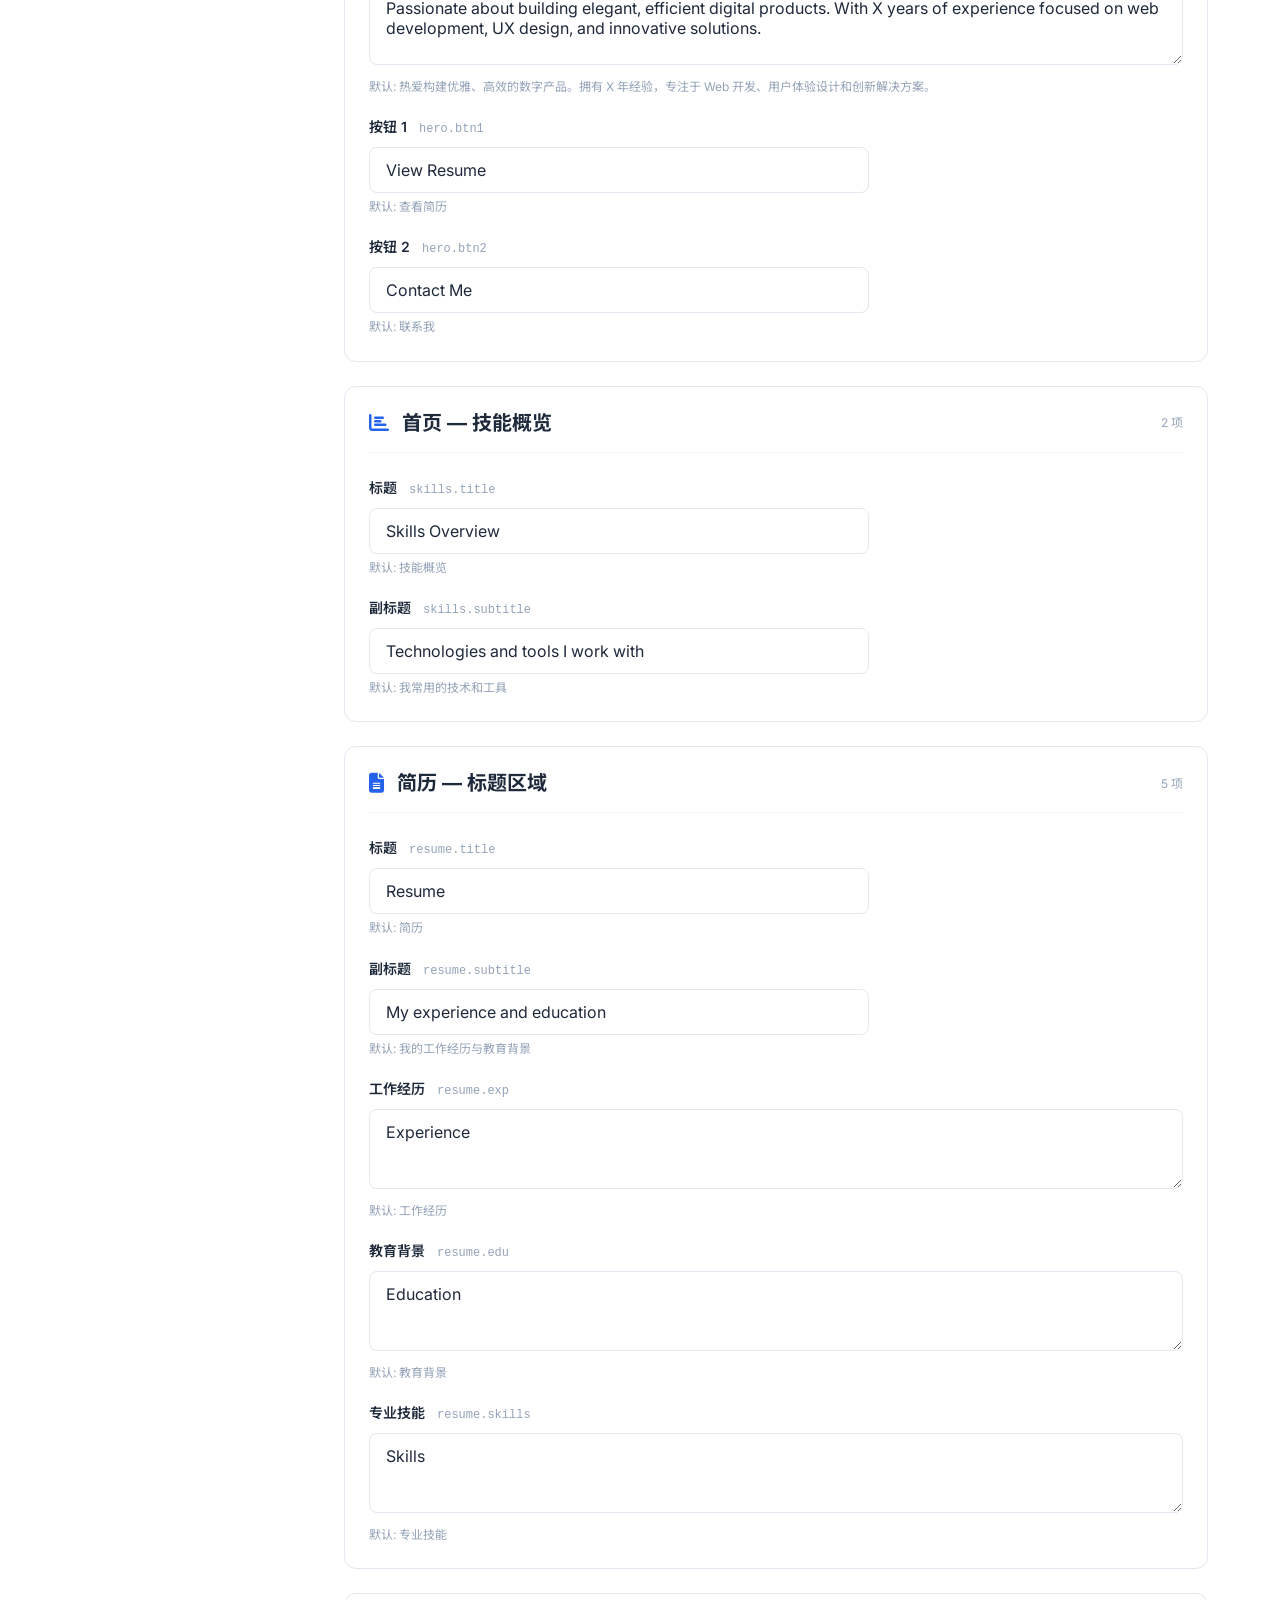
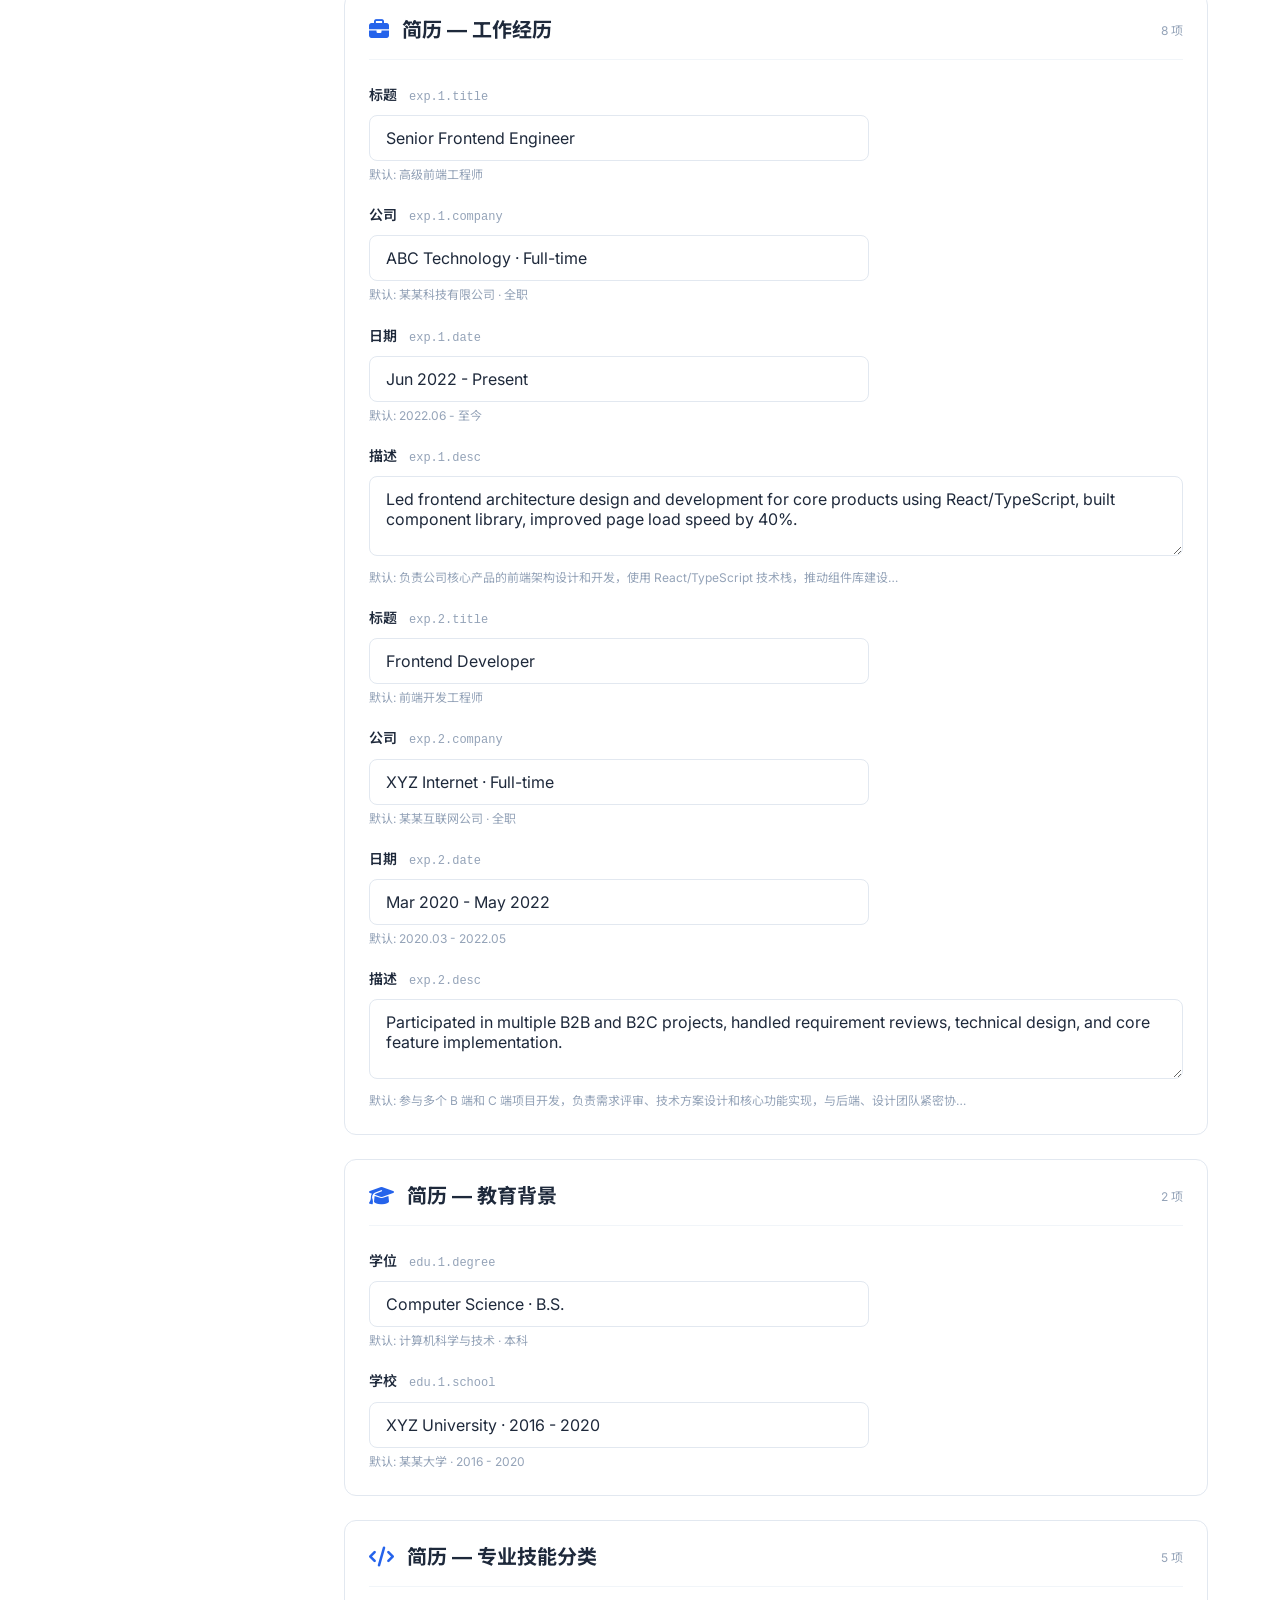
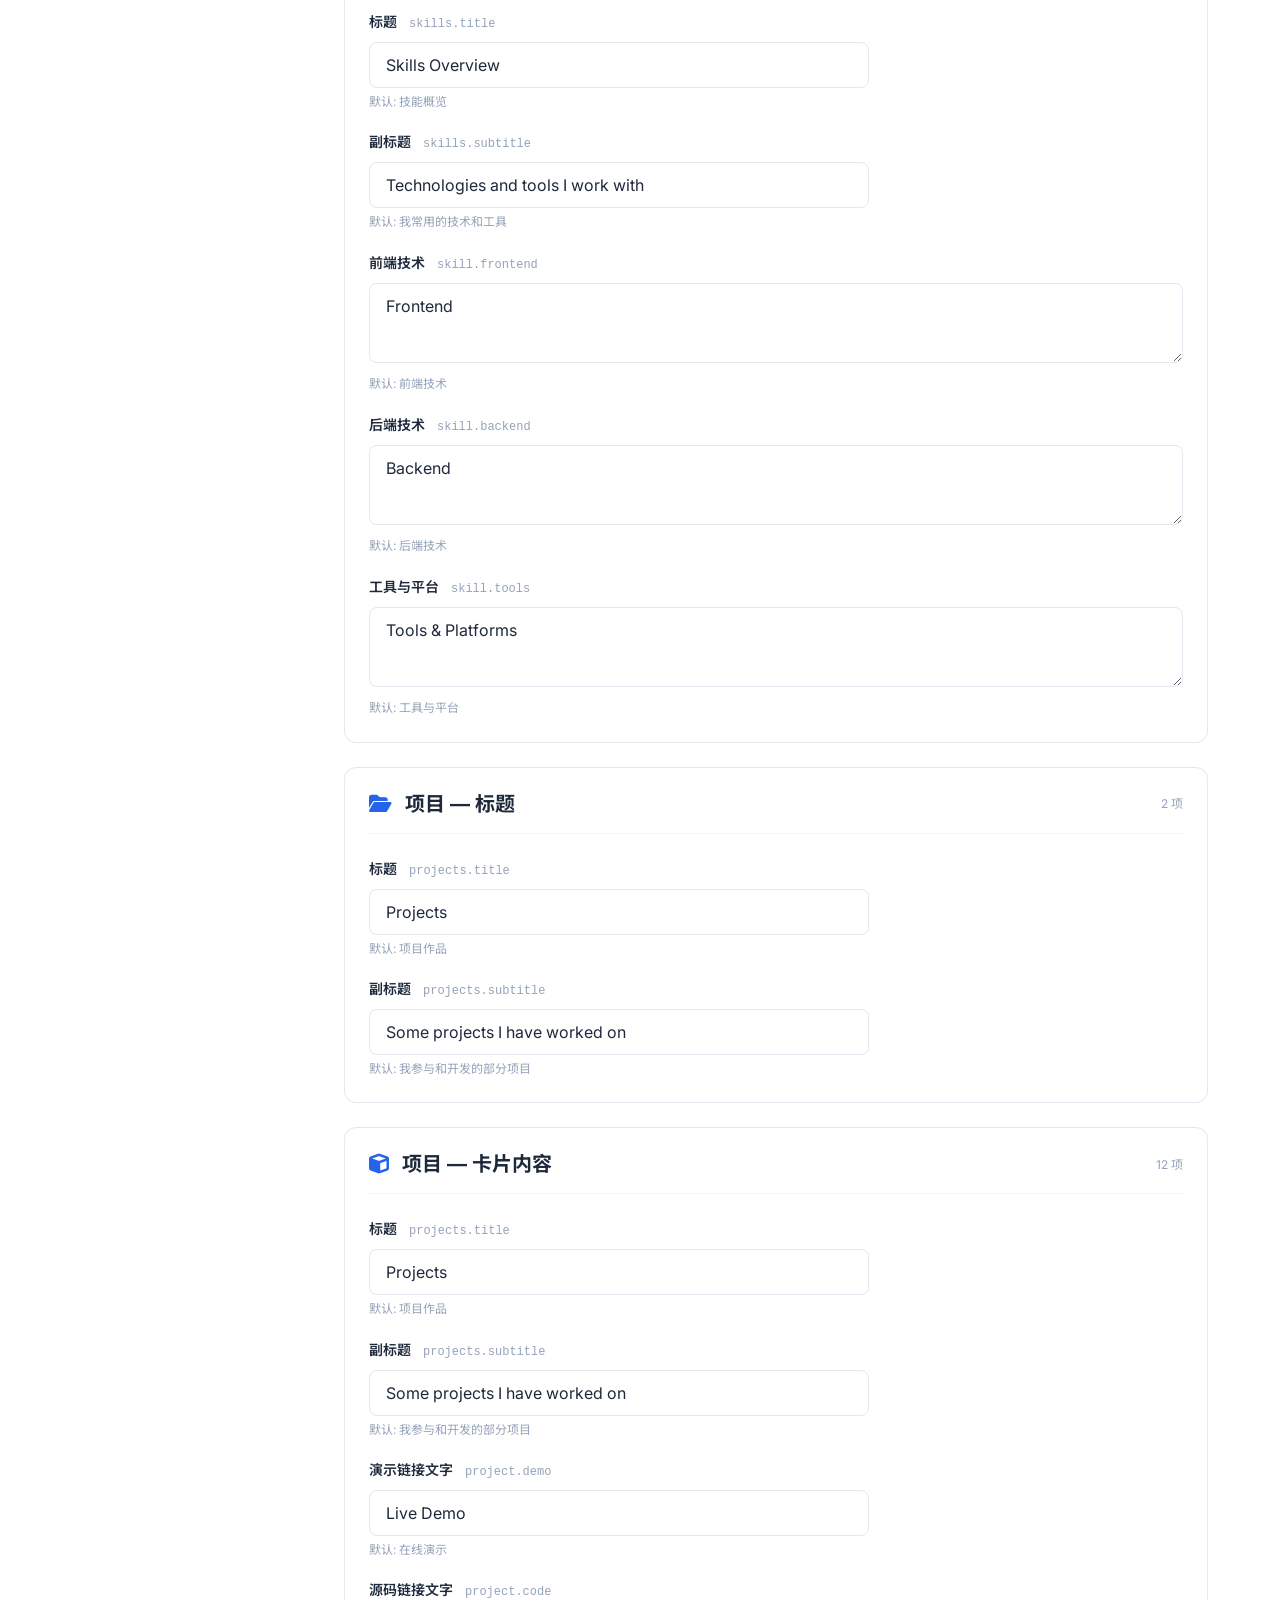
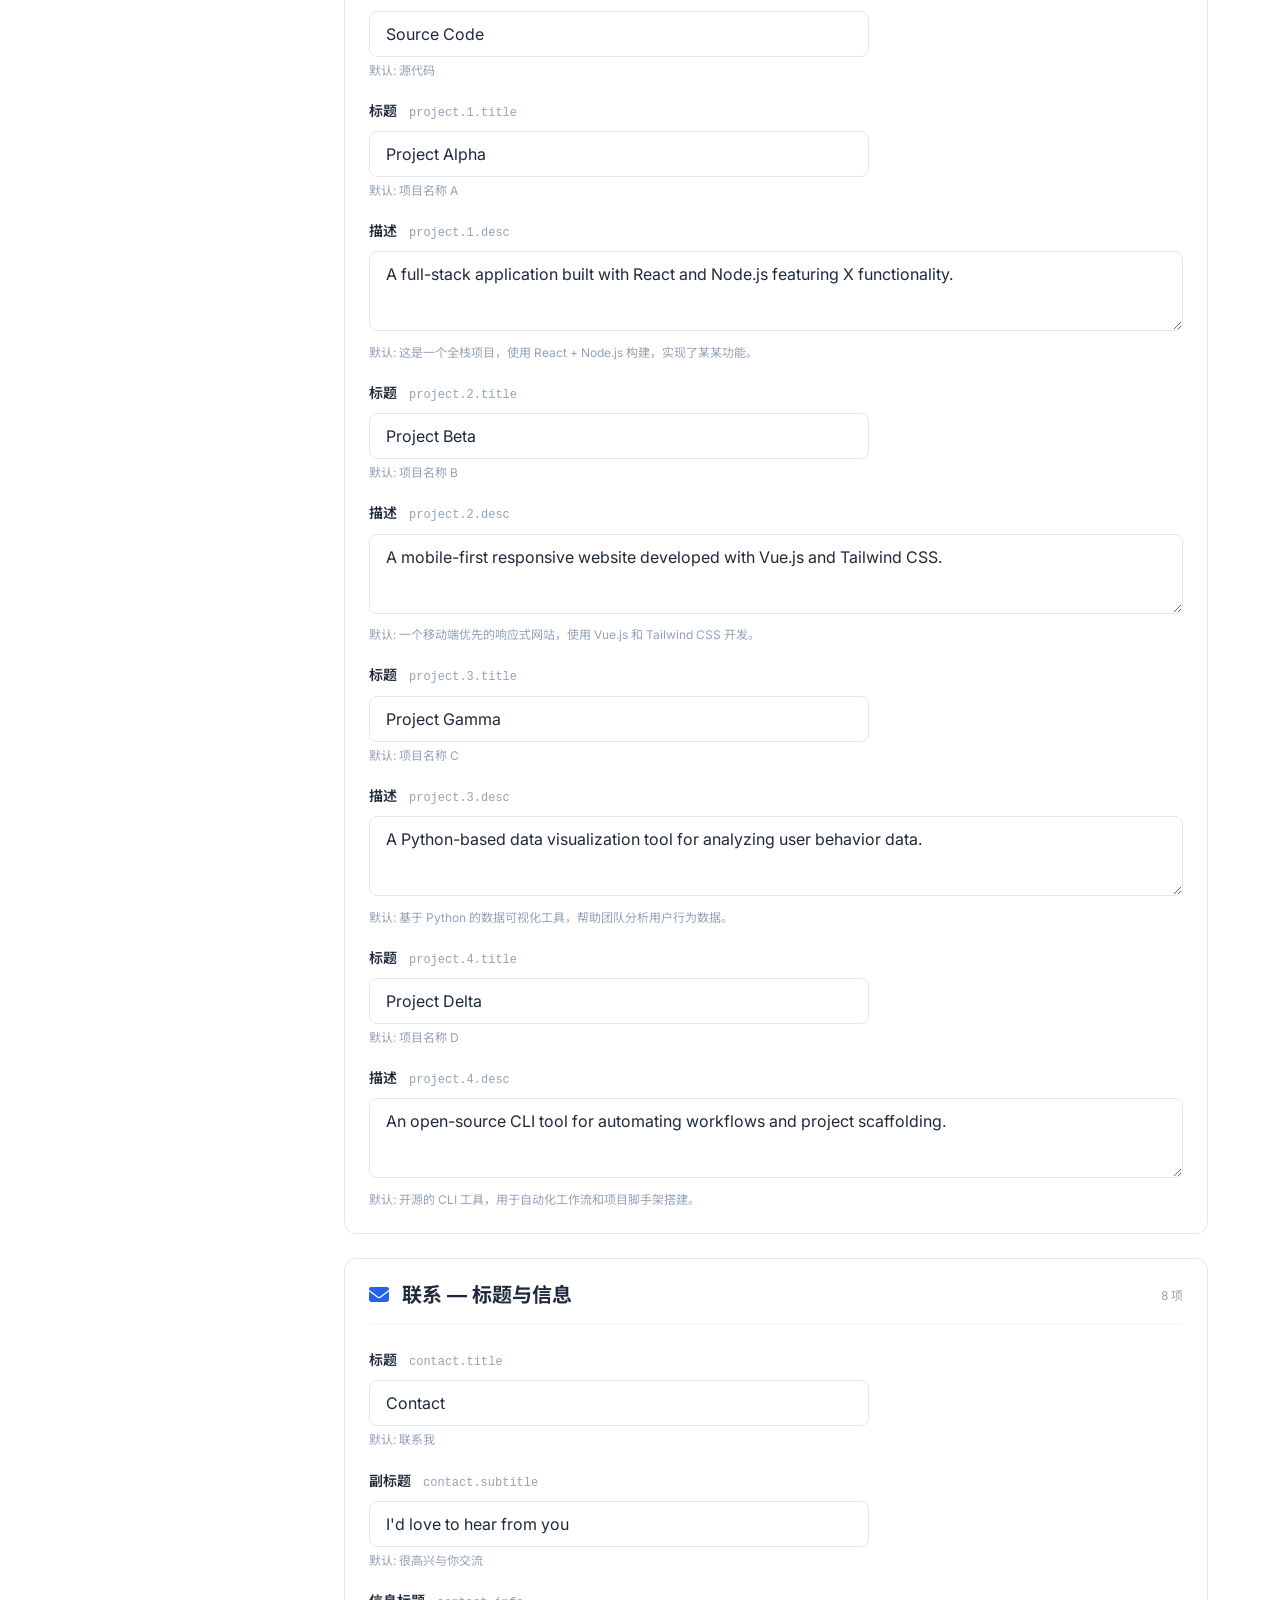
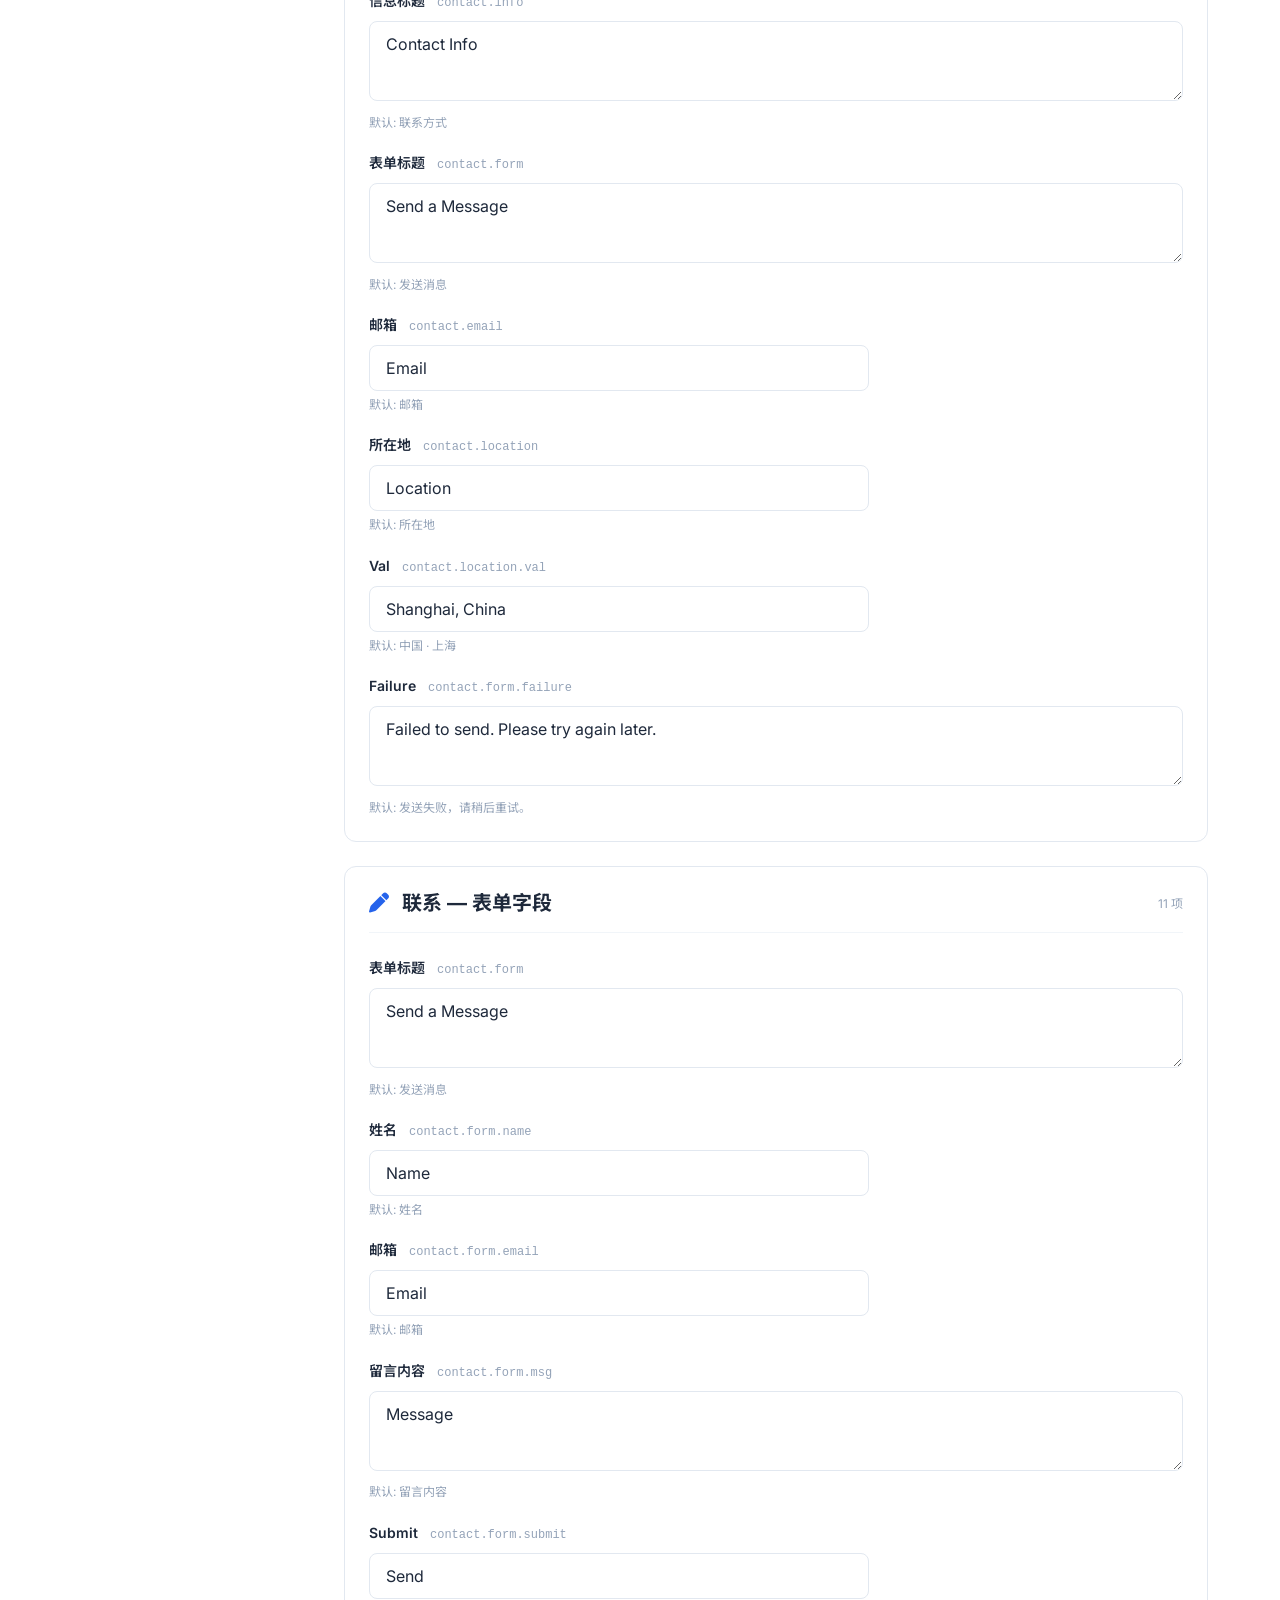
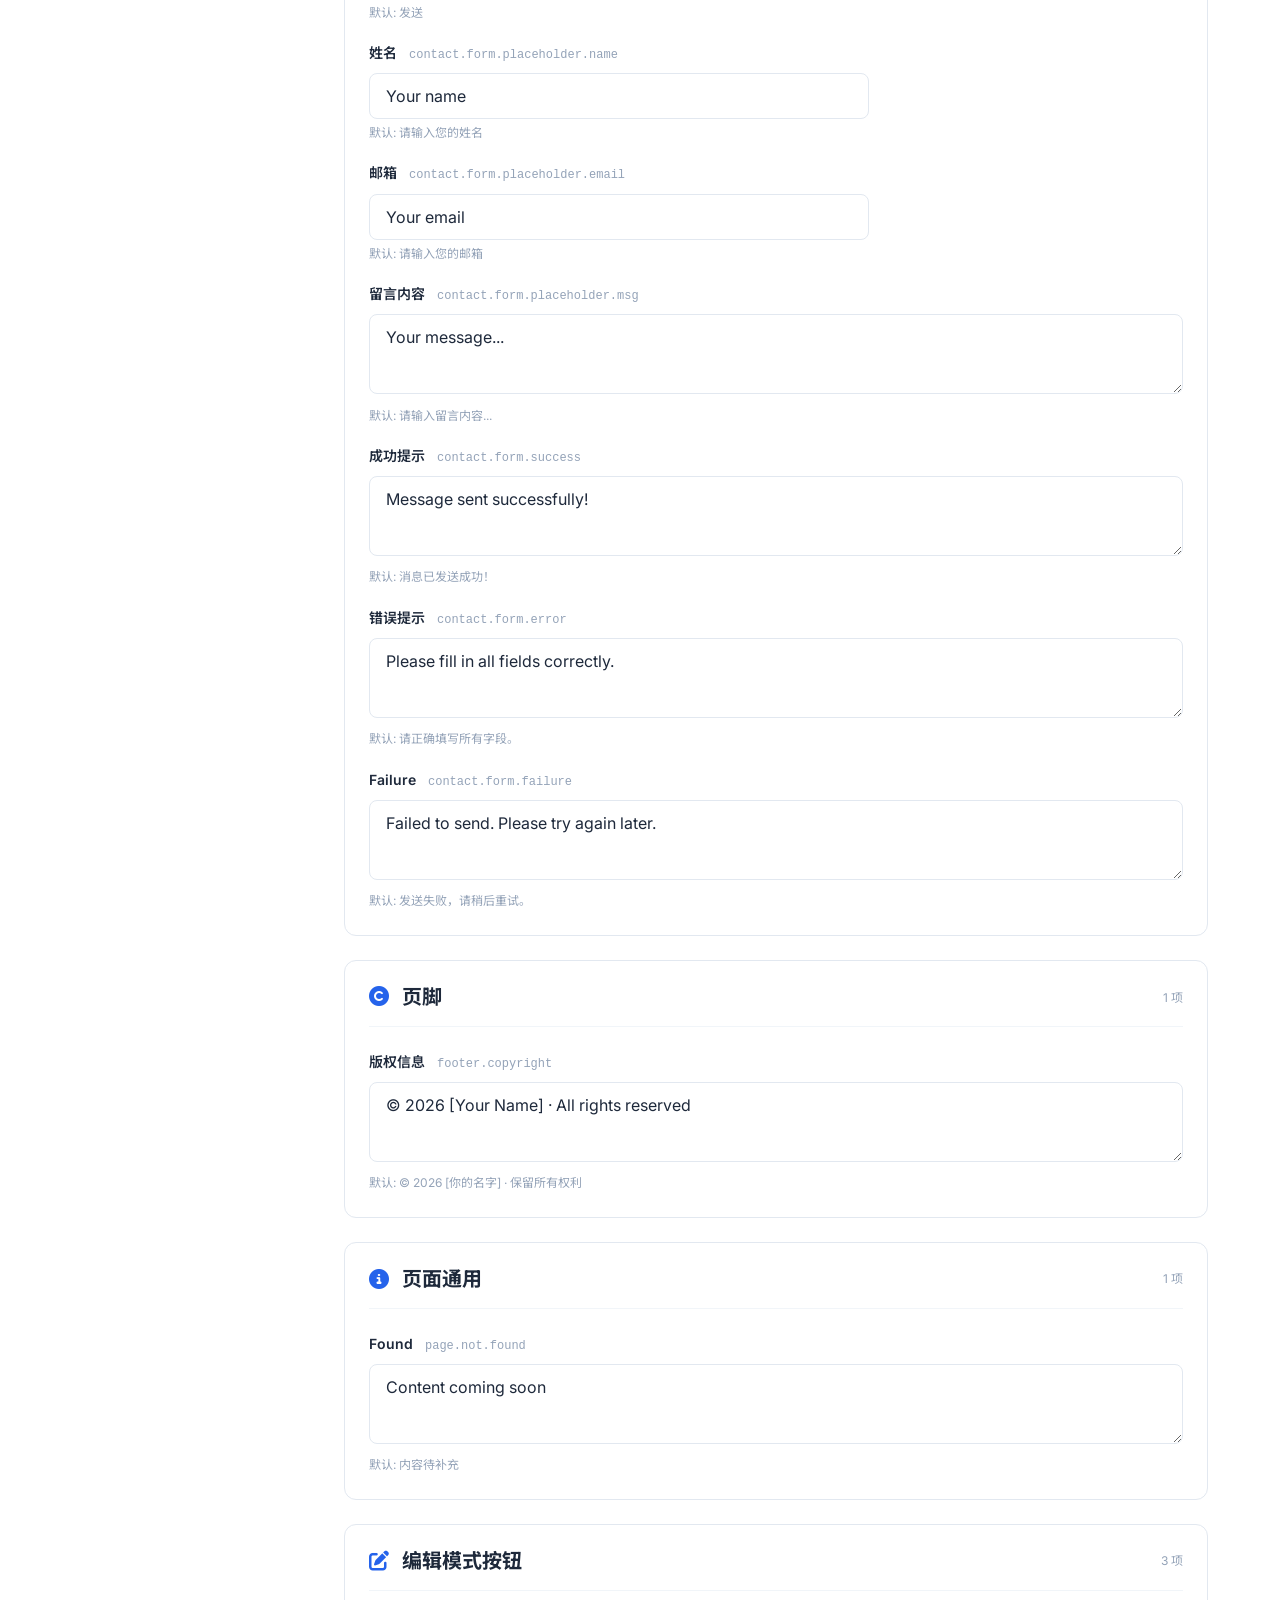
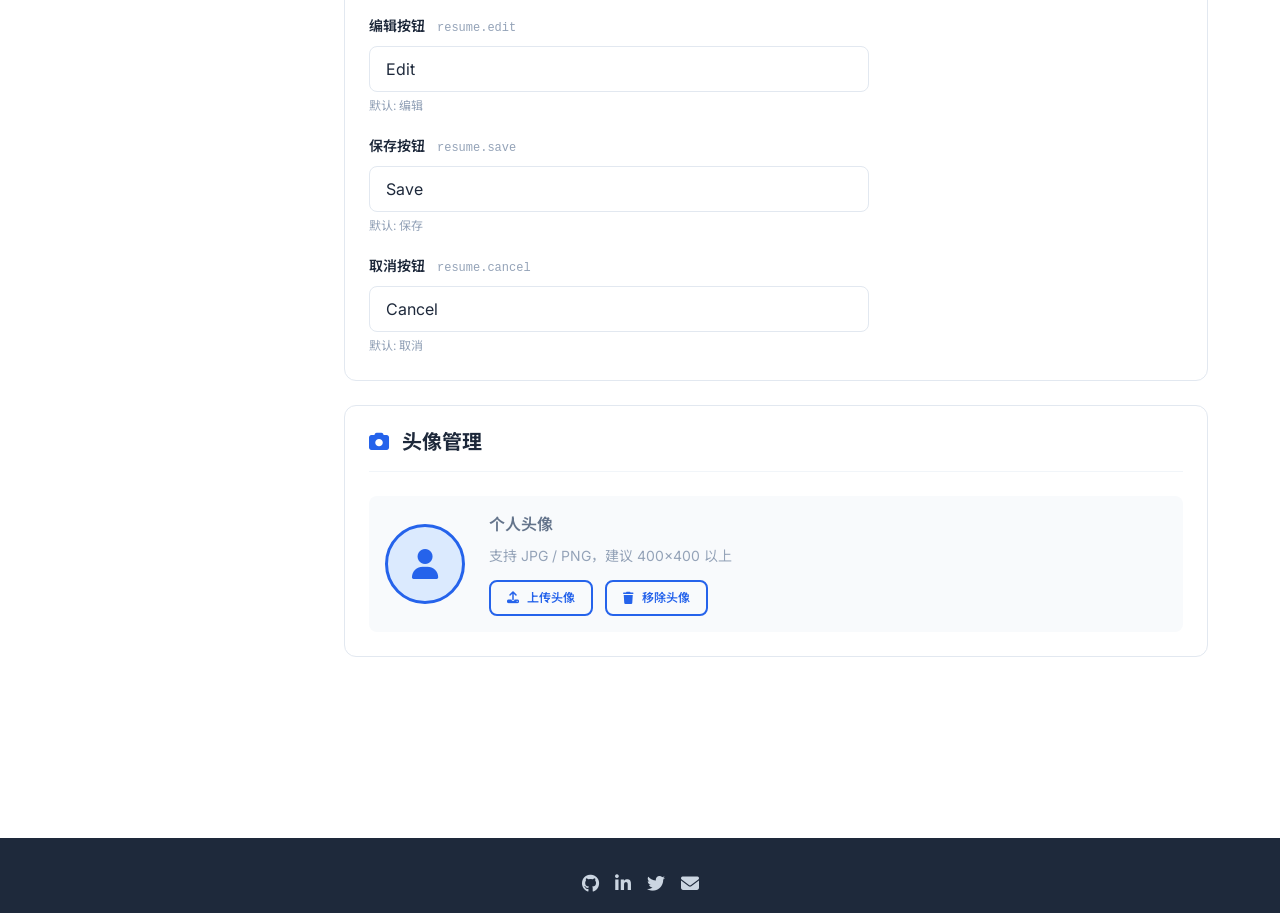
==== commit 375906bc: "fix: 修复多个检查问题 - 修复管理后台侧边栏导航链接（ID 改为 prefix 驱动） - 合并 hero-avatar 重复 CSS 定义 - 联系页表单发送失败提示添加国际化支持 - 侧边栏" ====
--- a/admin.html
+++ b/admin.html
@@ -277,16 +277,20 @@
           <!-- 侧边导航 -->
           <aside class="admin-sidebar" id="adminSidebar">
             <div class="admin-sidebar-title">页面管理</div>
-            <a href="#sec-nav">导航</a>
+            <a href="#sec-nav">导航菜单</a>
             <a href="#sec-hero">首页 Hero</a>
-            <a href="#sec-skills">技能</a>
+            <a href="#sec-skills">技能概览</a>
             <a href="#sec-resume">简历标题</a>
             <a href="#sec-experience">工作经历</a>
             <a href="#sec-education">教育背景</a>
-            <a href="#sec-skillcats">专业技能分类</a>
-            <a href="#sec-projects">项目作品</a>
+            <a href="#sec-skill-cats">专业技能</a>
+            <a href="#sec-projects">项目标题</a>
+            <a href="#sec-project-cards">项目卡片</a>
             <a href="#sec-contact">联系信息</a>
+            <a href="#sec-contact-form">联系表单</a>
             <a href="#sec-footer">页脚</a>
+            <a href="#sec-page-general">页面通用</a>
+            <a href="#sec-edit-buttons">编辑按钮</a>
             <a href="#sec-avatar">头像</a>
             <div class="admin-sidebar-title" style="margin-top: var(--space-4); border-top: 1px solid var(--color-border); padding-top: var(--space-3);">操作</div>
             <a href="index.html" target="_blank"><i class="fas fa-external-link-alt"></i> 预览首页</a>
--- a/css/style.css
+++ b/css/style.css
@@ -448,6 +448,9 @@
   font-size: var(--text-5xl);
   color: var(--color-primary);
   border: 4px solid var(--color-primary);
+  position: relative;
+  cursor: pointer;
+  overflow: hidden;
 }
 
 .hero h1 {
@@ -1007,3 +1010,176 @@
 .placeholder-content p {
   font-style: italic;
 }
+
+/* --- 头像上传（首页 Hero） --- */
+.hero-avatar:hover::after {
+  content: '📷';
+  position: absolute;
+  inset: 0;
+  background: rgba(0, 0, 0, 0.45);
+  display: flex;
+  align-items: center;
+  justify-content: center;
+  font-size: 2rem;
+  border-radius: 50%;
+  color: #fff;
+}
+
+.avatar-img {
+  width: 100%;
+  height: 100%;
+  object-fit: cover;
+  border-radius: 50%;
+}
+
+#avatarInput {
+  position: absolute;
+  inset: 0;
+  opacity: 0;
+  cursor: pointer;
+  z-index: 2;
+}
+
+/* --- 头像上传（简历页标题区） --- */
+.page-header-avatar {
+  width: 100px;
+  height: 100px;
+  border-radius: 50%;
+  background-color: var(--color-primary-light);
+  margin: 0 auto var(--space-4);
+  display: flex;
+  align-items: center;
+  justify-content: center;
+  font-size: var(--text-4xl);
+  color: var(--color-primary);
+  border: 3px solid var(--color-primary);
+  position: relative;
+  cursor: pointer;
+  overflow: hidden;
+}
+
+.page-header-avatar:hover::after {
+  content: '📷';
+  position: absolute;
+  inset: 0;
+  background: rgba(0, 0, 0, 0.45);
+  display: flex;
+  align-items: center;
+  justify-content: center;
+  font-size: 1.6rem;
+  border-radius: 50%;
+  color: #fff;
+}
+
+#avatarInputResume {
+  position: absolute;
+  inset: 0;
+  opacity: 0;
+  cursor: pointer;
+  z-index: 2;
+}
+
+/* --- 页面标题操作按钮 --- */
+.page-header-actions {
+  margin-top: var(--space-6);
+  display: flex;
+  justify-content: center;
+  gap: var(--space-3);
+}
+
+/* --- 编辑模式 --- */
+.edit-mode-active [contenteditable="true"] {
+  border-radius: var(--radius-sm);
+  transition: outline var(--transition-fast), background var(--transition-fast);
+}
+
+.edit-mode-active [contenteditable="true"]:hover {
+  outline: 2px dashed var(--color-primary);
+  background-color: rgba(37, 99, 235, 0.04);
+  cursor: text;
+}
+
+.edit-mode-active [contenteditable="true"]:focus {
+  outline: 2px solid var(--color-primary);
+  background-color: rgba(37, 99, 235, 0.06);
+}
+
+.edit-mode-active .timeline-item,
+.edit-mode-active .edu-card,
+.edit-mode-active .skill-category {
+  position: relative;
+}
+
+.edit-mode-active .timeline-item::after {
+  content: '✎ 可编辑';
+  position: absolute;
+  top: -4px;
+  right: 0;
+  font-size: var(--text-xs);
+  color: var(--color-primary);
+  opacity: 0.6;
+  font-weight: 500;
+}
+
+/* --- 编辑模式保存提示 --- */
+.edit-toast {
+  position: fixed;
+  bottom: var(--space-8);
+  left: 50%;
+  transform: translateX(-50%) translateY(100px);
+  background-color: var(--color-text);
+  color: var(--color-bg);
+  padding: var(--space-3) var(--space-6);
+  border-radius: var(--radius-md);
+  font-size: var(--text-sm);
+  font-weight: 500;
+  z-index: 9999;
+  opacity: 0;
+  transition: all 0.3s ease;
+  pointer-events: none;
+  box-shadow: var(--shadow-lg);
+}
+
+.edit-toast.show {
+  opacity: 1;
+  transform: translateX(-50%) translateY(0);
+}
+
+/* --- 浮动管理按钮 --- */
+.admin-fab {
+  position: fixed;
+  bottom: var(--space-8);
+  right: var(--space-8);
+  z-index: 999;
+  width: 52px;
+  height: 52px;
+  border-radius: 50%;
+  background-color: var(--color-primary);
+  color: #fff;
+  border: none;
+  box-shadow: var(--shadow-xl);
+  cursor: pointer;
+  display: flex;
+  align-items: center;
+  justify-content: center;
+  font-size: var(--text-xl);
+  transition: all var(--transition-base);
+  text-decoration: none;
+}
+
+.admin-fab:hover {
+  background-color: var(--color-primary-hover);
+  transform: scale(1.1) translateY(-2px);
+  box-shadow: var(--shadow-xl);
+  color: #fff;
+}
+
+@media (max-width: 767px) {
+  .admin-fab {
+    bottom: var(--space-4);
+    right: var(--space-4);
+    width: 48px;
+    height: 48px;
+    font-size: var(--text-lg);
+  }
+}
